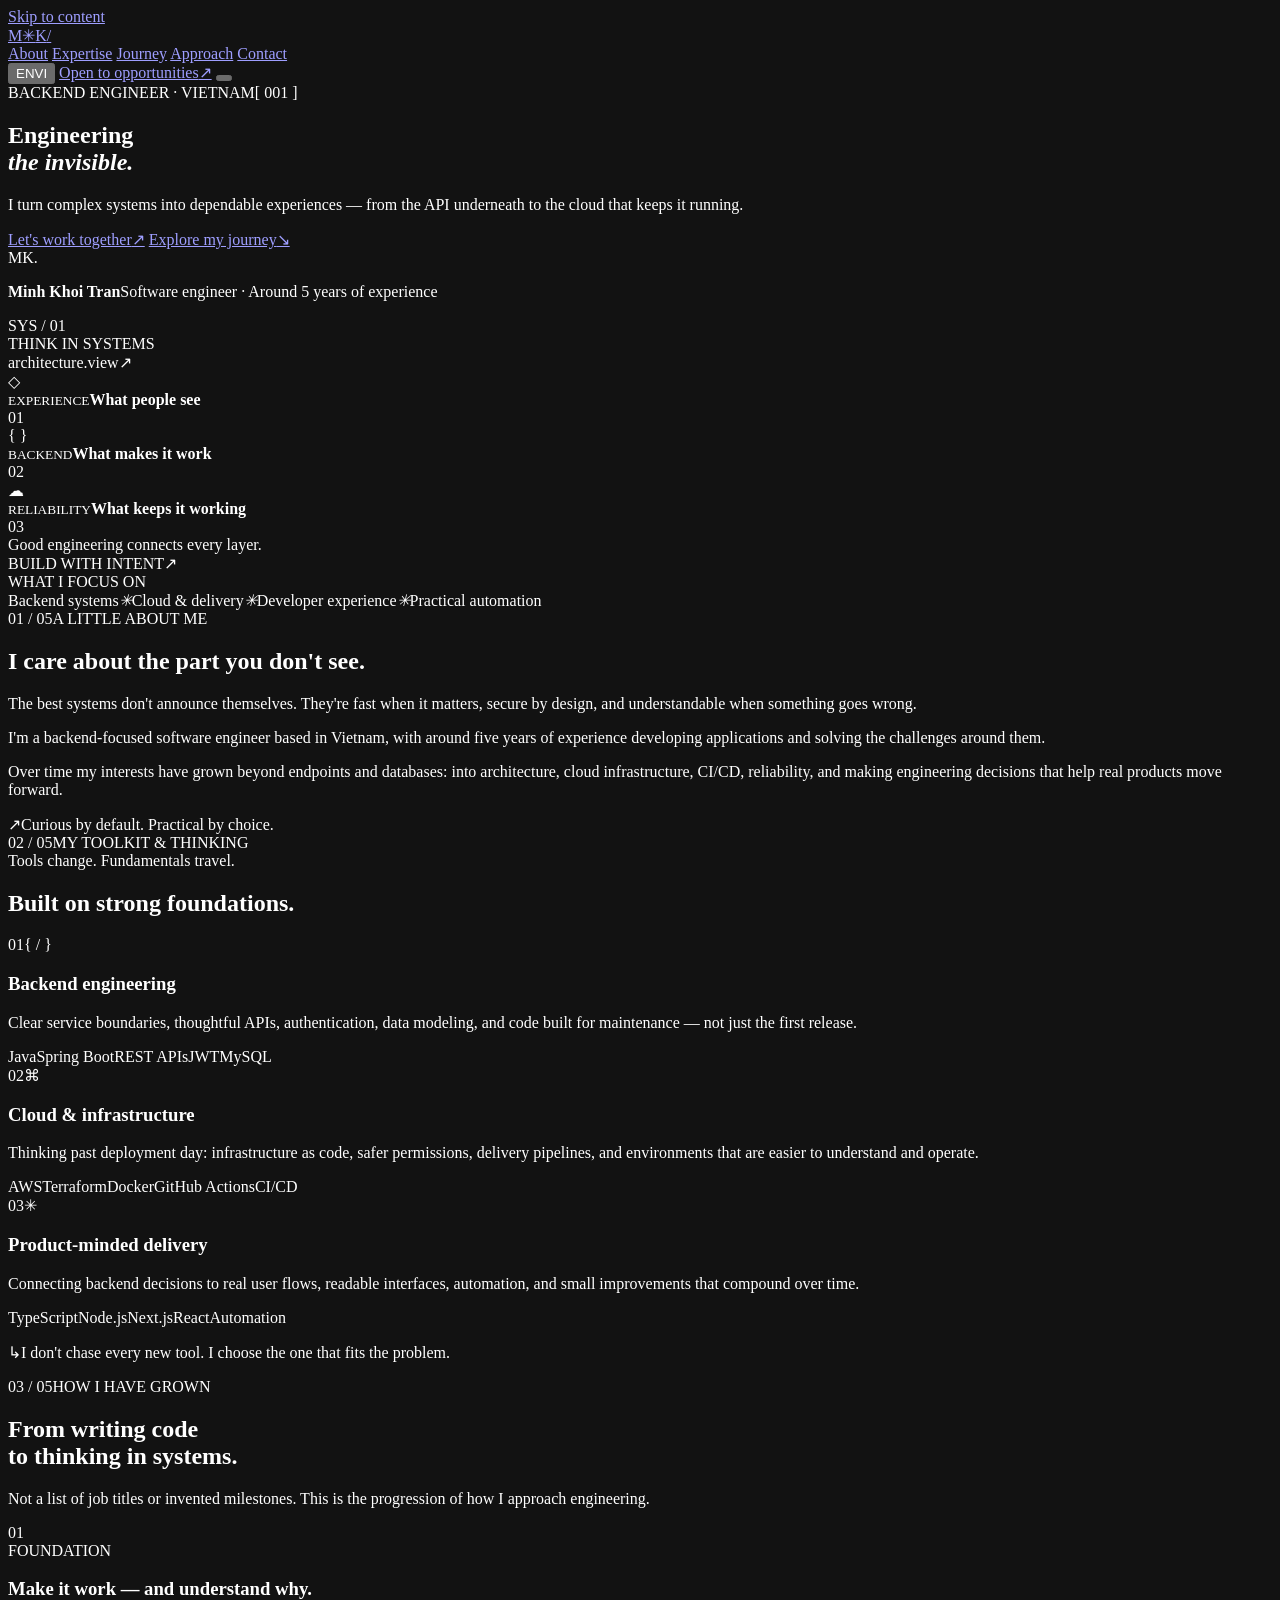
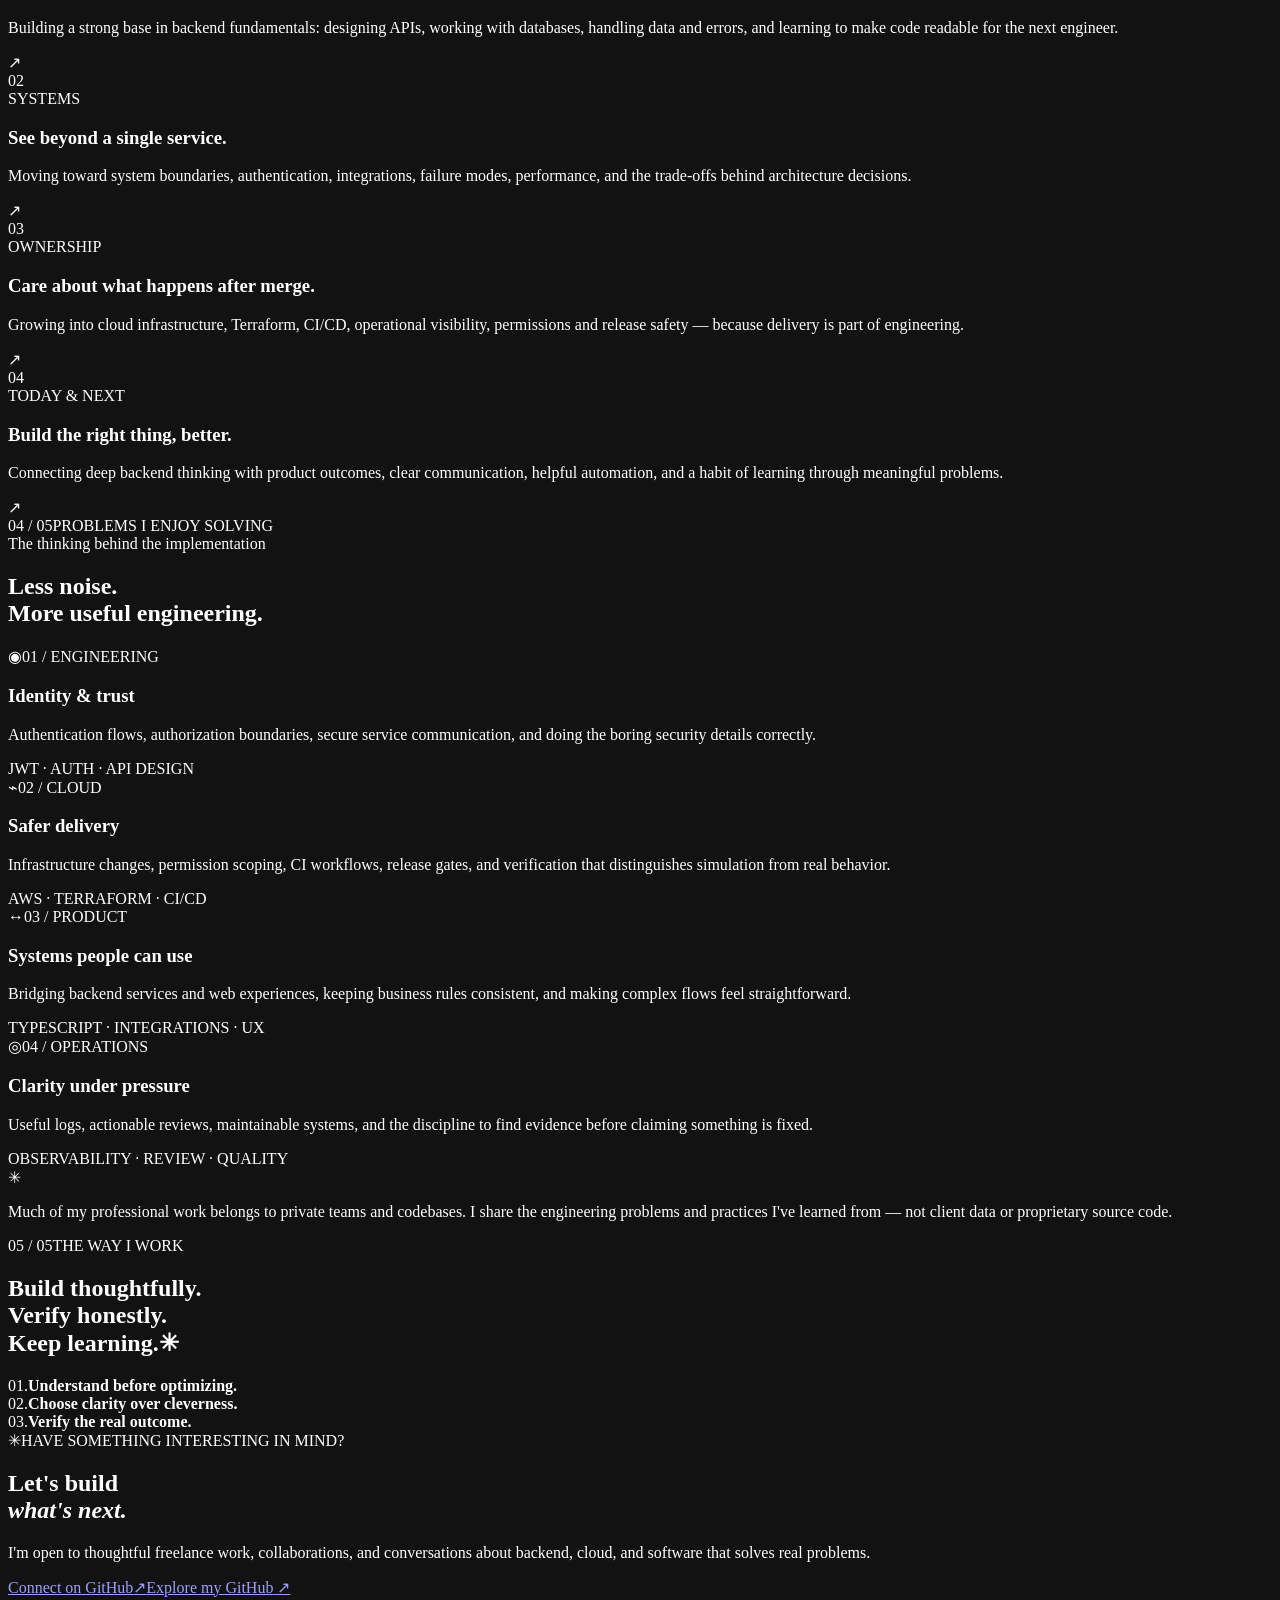
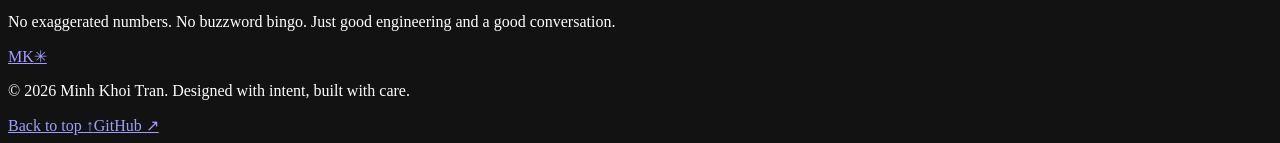
==== docs/index.html @ 3044d941 "feat(portfolio): add accessible bilingual engineering portfolio" ====
<!doctype html>
<html lang="en">
<head>
  <meta charset="utf-8">
  <meta name="viewport" content="width=device-width, initial-scale=1">
  <meta name="theme-color" content="#0b1220">
  <meta name="color-scheme" content="dark">
  <meta name="author" content="Minh Khoi Tran">
  <meta name="description" content="Minh Khoi Tran — backend and software engineer in Vietnam. Nearly five years building APIs, reliable systems, cloud infrastructure, and thoughtful digital products.">
  <meta property="og:type" content="website">
  <meta property="og:site_name" content="Minh Khoi · Software Engineer">
  <meta property="og:title" content="Minh Khoi — Engineering the invisible">
  <meta property="og:description" content="Backend engineering, systems thinking, cloud infrastructure and an ongoing journey of building software that lasts.">
  <meta property="og:url" content="https://trminhkhoi76-code.github.io/trminhkhoi76-code/">
  <meta property="og:image" content="https://trminhkhoi76-code.github.io/trminhkhoi76-code/assets/social-preview.svg">
  <meta name="twitter:card" content="summary_large_image">
  <meta name="twitter:title" content="Minh Khoi — Engineering the invisible">
  <meta name="twitter:description" content="Backend engineer. Systems thinker. Always building, always learning.">
  <link rel="canonical" href="https://trminhkhoi76-code.github.io/trminhkhoi76-code/">
  <link rel="icon" type="image/svg+xml" href="./assets/favicon.svg">
  <link rel="preconnect" href="https://fonts.googleapis.com">
  <link rel="preconnect" href="https://fonts.gstatic.com" crossorigin>
  <link href="https://fonts.googleapis.com/css2?family=DM+Sans:wght@400;500;600;700&family=Space+Grotesk:wght@400;500;600;700&display=swap" rel="stylesheet">
  <link rel="stylesheet" href="./styles.css">
  <script src="./app.js" defer></script>
  <title>Minh Khoi Tran — Backend & Software Engineer</title>
</head>
<body>
  <a class="skip-link" href="#main" data-i18n="skip">Skip to content</a>
  <div class="read-progress" id="read-progress" aria-hidden="true"></div>
  <div class="noise" aria-hidden="true"></div>

  <header class="site-header" id="header">
    <div class="shell header-inner">
      <a class="brand" href="#top" aria-label="Minh Khoi — Back to top"><span class="brand-symbol">M<span>✳</span>K</span><span class="brand-slash">/</span></a>
      <nav class="main-nav" id="main-nav" aria-label="Main navigation">
        <a href="#about" data-i18n="nav_about">About</a>
        <a href="#expertise" data-i18n="nav_expertise">Expertise</a>
        <a href="#journey" data-i18n="nav_journey">Journey</a>
        <a href="#approach" data-i18n="nav_approach">Approach</a>
        <a href="#contact" data-i18n="nav_contact">Contact</a>
      </nav>
      <div class="header-actions">
        <button class="language-toggle" id="language-toggle" type="button" aria-label="Switch language to Vietnamese" title="Switch language"><span class="lang-current">EN</span><span class="toggle-track" aria-hidden="true"><span></span></span><span class="lang-next">VI</span></button>
        <a class="header-contact" href="#contact"><span class="status-dot"></span><span data-i18n="nav_available">Open to opportunities</span><span aria-hidden="true">↗</span></a>
        <button class="menu-toggle" id="menu-toggle" type="button" aria-expanded="false" aria-controls="main-nav" aria-label="Open navigation"><span></span><span></span></button>
      </div>
    </div>
  </header>

  <main id="main">
    <section class="hero section" id="top" aria-labelledby="hero-title">
      <div class="shell hero-grid">
        <div class="hero-copy">
          <div class="eyebrow hero-eyebrow"><span class="eyebrow-rule"></span><span data-i18n="hero_eyebrow">BACKEND ENGINEER · VIETNAM</span><span class="eyebrow-index">[ 001 ]</span></div>
          <h1 id="hero-title"><span data-i18n="hero_line1">Engineering</span><br><em data-i18n="hero_line2">the invisible.</em></h1>
          <p class="hero-subtitle" data-i18n="hero_subtitle">I turn complex systems into dependable experiences — from the API underneath to the cloud that keeps it running.</p>
          <div class="hero-actions">
            <a class="button button-primary" href="#contact"><span data-i18n="hero_cta">Let's work together</span><span class="button-arrow" aria-hidden="true">↗</span></a>
            <a class="text-link" href="#journey"><span data-i18n="hero_secondary">Explore my journey</span><span aria-hidden="true">↘</span></a>
          </div>
          <div class="hero-note"><div class="avatar-mark" aria-hidden="true">MK.</div><p><strong data-i18n="hero_note_strong">Minh Khoi Tran</strong><span data-i18n="hero_note">Software engineer · Around 5 years of experience</span></p></div>
        </div>
        <div class="hero-visual" aria-label="Illustration: connected layers of a software system">
          <div class="visual-grid" aria-hidden="true"></div>
          <div class="visual-orbit orbit-a" aria-hidden="true"></div>
          <div class="visual-orbit orbit-b" aria-hidden="true"></div>
          <div class="floating-index" aria-hidden="true">SYS / 01<br><span>THINK IN SYSTEMS</span></div>
          <div class="system-card">
            <div class="system-card-top"><span class="traffic-lights"><i></i><i></i><i></i></span><span>architecture.view</span><span>↗</span></div>
            <div class="system-content">
              <div class="system-layer" data-layer="01"><span class="layer-icon layer-client" aria-hidden="true">◇</span><div><small data-i18n="visual_1_label">EXPERIENCE</small><strong data-i18n="visual_1">What people see</strong></div><span class="layer-state">01</span></div>
              <div class="connector" aria-hidden="true"><span></span></div>
              <div class="system-layer layer-highlight" data-layer="02"><span class="layer-icon layer-api" aria-hidden="true">{ }</span><div><small data-i18n="visual_2_label">BACKEND</small><strong data-i18n="visual_2">What makes it work</strong></div><span class="layer-state">02</span></div>
              <div class="connector" aria-hidden="true"><span></span></div>
              <div class="system-layer" data-layer="03"><span class="layer-icon layer-cloud" aria-hidden="true">☁</span><div><small data-i18n="visual_3_label">RELIABILITY</small><strong data-i18n="visual_3">What keeps it working</strong></div><span class="layer-state">03</span></div>
            </div>
            <div class="system-card-foot"><span class="live-pulse"></span><span data-i18n="visual_foot">Good engineering connects every layer.</span></div>
          </div>
          <div class="visual-corner" aria-hidden="true"><span>BUILD WITH INTENT</span><span class="visual-corner-arrow">↗</span></div>
        </div>
      </div>
      <div class="shell hero-bottom">
        <span class="caption-label" data-i18n="focus_label">WHAT I FOCUS ON</span>
        <div class="focus-list"><span data-i18n="focus_1">Backend systems</span><i aria-hidden="true">✳</i><span data-i18n="focus_2">Cloud & delivery</span><i aria-hidden="true">✳</i><span data-i18n="focus_3">Developer experience</span><i aria-hidden="true">✳</i><span data-i18n="focus_4">Practical automation</span></div>
      </div>
    </section>

    <section class="section section-about" id="about" aria-labelledby="about-title">
      <div class="shell section-grid">
        <div class="section-side reveal"><span class="section-number">01 / 05</span><span class="section-tag" data-i18n="about_tag">A LITTLE ABOUT ME</span></div>
        <div class="section-main">
          <h2 class="section-headline reveal" id="about-title"><span data-i18n="about_h1">I care about the part</span> <span class="accent-text" data-i18n="about_h2">you don't see.</span></h2>
          <div class="about-columns">
            <p class="lead reveal" data-i18n="about_lead">The best systems don't announce themselves. They're fast when it matters, secure by design, and understandable when something goes wrong.</p>
            <div class="about-detail reveal">
              <p data-i18n="about_p1">I'm a backend-focused software engineer based in Vietnam, with around five years of experience developing applications and solving the challenges around them.</p>
              <p data-i18n="about_p2">Over time my interests have grown beyond endpoints and databases: into architecture, cloud infrastructure, CI/CD, reliability, and making engineering decisions that help real products move forward.</p>
              <div class="about-signature"><span class="signature-mark" aria-hidden="true">↗</span><span data-i18n="about_signature">Curious by default. Practical by choice.</span></div>
            </div>
          </div>
        </div>
      </div>
    </section>

    <section class="section section-expertise" id="expertise" aria-labelledby="expertise-title">
      <div class="shell">
        <div class="section-top reveal"><div><span class="section-number">02 / 05</span><span class="section-tag" data-i18n="expertise_tag">MY TOOLKIT & THINKING</span></div><span class="section-top-right" data-i18n="expertise_top">Tools change. Fundamentals travel.</span></div>
        <h2 class="section-headline expertise-title reveal" id="expertise-title"><span data-i18n="expertise_h1">Built on</span> <span class="accent-text" data-i18n="expertise_h2">strong foundations.</span></h2>
        <div class="expertise-grid">
          <article class="expertise-card reveal">
            <div class="card-top"><span class="card-index">01</span><span class="card-glyph" aria-hidden="true">{ / }</span></div>
            <div><h3 data-i18n="exp1_title">Backend engineering</h3><p data-i18n="exp1_body">Clear service boundaries, thoughtful APIs, authentication, data modeling, and code built for maintenance — not just the first release.</p></div>
            <div class="tech-list"><span>Java</span><span>Spring Boot</span><span>REST APIs</span><span>JWT</span><span>MySQL</span></div>
          </article>
          <article class="expertise-card reveal">
            <div class="card-top"><span class="card-index">02</span><span class="card-glyph" aria-hidden="true">⌘</span></div>
            <div><h3 data-i18n="exp2_title">Cloud & infrastructure</h3><p data-i18n="exp2_body">Thinking past deployment day: infrastructure as code, safer permissions, delivery pipelines, and environments that are easier to understand and operate.</p></div>
            <div class="tech-list"><span>AWS</span><span>Terraform</span><span>Docker</span><span>GitHub Actions</span><span>CI/CD</span></div>
          </article>
          <article class="expertise-card reveal">
            <div class="card-top"><span class="card-index">03</span><span class="card-glyph" aria-hidden="true">✳</span></div>
            <div><h3 data-i18n="exp3_title">Product-minded delivery</h3><p data-i18n="exp3_body">Connecting backend decisions to real user flows, readable interfaces, automation, and small improvements that compound over time.</p></div>
            <div class="tech-list"><span>TypeScript</span><span>Node.js</span><span>Next.js</span><span>React</span><span>Automation</span></div>
          </article>
        </div>
        <p class="expertise-footnote reveal"><span aria-hidden="true">↳</span><span data-i18n="expertise_note">I don't chase every new tool. I choose the one that fits the problem.</span></p>
      </div>
    </section>

    <section class="section section-journey" id="journey" aria-labelledby="journey-title">
      <div class="shell section-grid">
        <div class="section-side reveal"><span class="section-number">03 / 05</span><span class="section-tag" data-i18n="journey_tag">HOW I HAVE GROWN</span></div>
        <div class="section-main">
          <h2 class="section-headline reveal" id="journey-title"><span data-i18n="journey_h1">From writing code</span><br><span class="accent-text" data-i18n="journey_h2">to thinking in systems.</span></h2>
          <p class="section-intro reveal" data-i18n="journey_intro">Not a list of job titles or invented milestones. This is the progression of how I approach engineering.</p>
          <div class="journey-list">
            <article class="journey-item reveal"><div class="journey-index">01<span class="journey-line"></span></div><div><div class="journey-meta" data-i18n="journey_phase1">FOUNDATION</div><h3 data-i18n="journey_1_title">Make it work — and understand why.</h3><p data-i18n="journey_1_body">Building a strong base in backend fundamentals: designing APIs, working with databases, handling data and errors, and learning to make code readable for the next engineer.</p></div><span class="journey-icon" aria-hidden="true">↗</span></article>
            <article class="journey-item reveal"><div class="journey-index">02<span class="journey-line"></span></div><div><div class="journey-meta" data-i18n="journey_phase2">SYSTEMS</div><h3 data-i18n="journey_2_title">See beyond a single service.</h3><p data-i18n="journey_2_body">Moving toward system boundaries, authentication, integrations, failure modes, performance, and the trade-offs behind architecture decisions.</p></div><span class="journey-icon" aria-hidden="true">↗</span></article>
            <article class="journey-item reveal"><div class="journey-index">03<span class="journey-line"></span></div><div><div class="journey-meta" data-i18n="journey_phase3">OWNERSHIP</div><h3 data-i18n="journey_3_title">Care about what happens after merge.</h3><p data-i18n="journey_3_body">Growing into cloud infrastructure, Terraform, CI/CD, operational visibility, permissions and release safety — because delivery is part of engineering.</p></div><span class="journey-icon" aria-hidden="true">↗</span></article>
            <article class="journey-item reveal"><div class="journey-index">04<span class="journey-line"></span></div><div><div class="journey-meta" data-i18n="journey_phase4">TODAY & NEXT</div><h3 data-i18n="journey_4_title">Build the right thing, better.</h3><p data-i18n="journey_4_body">Connecting deep backend thinking with product outcomes, clear communication, helpful automation, and a habit of learning through meaningful problems.</p></div><span class="journey-icon" aria-hidden="true">↗</span></article>
          </div>
        </div>
      </div>
    </section>

    <section class="section section-work" id="work" aria-labelledby="work-title">
      <div class="shell">
        <div class="section-top reveal"><div><span class="section-number">04 / 05</span><span class="section-tag" data-i18n="work_tag">PROBLEMS I ENJOY SOLVING</span></div><span class="section-top-right" data-i18n="work_top">The thinking behind the implementation</span></div>
        <h2 class="section-headline reveal" id="work-title"><span data-i18n="work_h1">Less noise.</span><br><span class="accent-text" data-i18n="work_h2">More useful engineering.</span></h2>
        <div class="work-grid">
          <article class="work-card reveal"><span class="work-shape" aria-hidden="true">◉</span><span class="work-label">01 / ENGINEERING</span><h3 data-i18n="work1_title">Identity & trust</h3><p data-i18n="work1_body">Authentication flows, authorization boundaries, secure service communication, and doing the boring security details correctly.</p><div class="work-keywords">JWT <span>·</span> AUTH <span>·</span> API DESIGN</div></article>
          <article class="work-card reveal"><span class="work-shape" aria-hidden="true">⌁</span><span class="work-label">02 / CLOUD</span><h3 data-i18n="work2_title">Safer delivery</h3><p data-i18n="work2_body">Infrastructure changes, permission scoping, CI workflows, release gates, and verification that distinguishes simulation from real behavior.</p><div class="work-keywords">AWS <span>·</span> TERRAFORM <span>·</span> CI/CD</div></article>
          <article class="work-card reveal"><span class="work-shape" aria-hidden="true">↔</span><span class="work-label">03 / PRODUCT</span><h3 data-i18n="work3_title">Systems people can use</h3><p data-i18n="work3_body">Bridging backend services and web experiences, keeping business rules consistent, and making complex flows feel straightforward.</p><div class="work-keywords">TYPESCRIPT <span>·</span> INTEGRATIONS <span>·</span> UX</div></article>
          <article class="work-card reveal"><span class="work-shape" aria-hidden="true">◎</span><span class="work-label">04 / OPERATIONS</span><h3 data-i18n="work4_title">Clarity under pressure</h3><p data-i18n="work4_body">Useful logs, actionable reviews, maintainable systems, and the discipline to find evidence before claiming something is fixed.</p><div class="work-keywords">OBSERVABILITY <span>·</span> REVIEW <span>·</span> QUALITY</div></article>
        </div>
        <div class="private-note reveal"><span class="private-note-icon" aria-hidden="true">✳</span><p data-i18n="work_privacy">Much of my professional work belongs to private teams and codebases. I share the engineering problems and practices I've learned from — not client data or proprietary source code.</p></div>
      </div>
    </section>

    <section class="section section-approach" id="approach" aria-labelledby="approach-title">
      <div class="shell section-grid">
        <div class="section-side reveal"><span class="section-number">05 / 05</span><span class="section-tag" data-i18n="approach_tag">THE WAY I WORK</span></div>
        <div class="section-main">
          <h2 class="approach-quote reveal" id="approach-title"><span data-i18n="approach_quote_1">Build thoughtfully.</span><br><span class="outline-text" data-i18n="approach_quote_2">Verify honestly.</span><br><span data-i18n="approach_quote_3">Keep learning.</span><span class="quote-star" aria-hidden="true">✳</span></h2>
          <div class="principles reveal">
            <div><span>01.</span><strong data-i18n="principle_1">Understand before optimizing.</strong></div>
            <div><span>02.</span><strong data-i18n="principle_2">Choose clarity over cleverness.</strong></div>
            <div><span>03.</span><strong data-i18n="principle_3">Verify the real outcome.</strong></div>
          </div>
        </div>
      </div>
    </section>

    <section class="section section-contact" id="contact" aria-labelledby="contact-title">
      <div class="shell contact-shell">
        <div class="contact-top reveal"><span class="contact-spark" aria-hidden="true">✳</span><span data-i18n="contact_eyebrow">HAVE SOMETHING INTERESTING IN MIND?</span></div>
        <h2 class="contact-title reveal" id="contact-title"><span data-i18n="contact_h1">Let's build</span><br><em data-i18n="contact_h2">what's next.</em></h2>
        <p class="contact-copy reveal" data-i18n="contact_body">I'm open to thoughtful freelance work, collaborations, and conversations about backend, cloud, and software that solves real problems.</p>
        <div class="contact-actions reveal"><a class="button button-light" href="https://github.com/trminhkhoi76-code" target="_blank" rel="noopener noreferrer"><span data-i18n="contact_cta">Connect on GitHub</span><span aria-hidden="true">↗</span></a><a class="contact-subtle" href="https://github.com/trminhkhoi76-code?tab=repositories" target="_blank" rel="noopener noreferrer"><span data-i18n="contact_secondary">Explore my GitHub</span> ↗</a></div>
        <p class="contact-note" data-i18n="contact_note">No exaggerated numbers. No buzzword bingo. Just good engineering and a good conversation.</p>
      </div>
    </section>
  </main>

  <footer class="site-footer">
    <div class="shell footer-inner">
      <a href="#top" class="footer-logo" aria-label="Back to top">MK<span>✳</span></a>
      <p><span>© <span id="year">2026</span> Minh Khoi Tran.</span> <span data-i18n="footer_note">Designed with intent, built with care.</span></p>
      <div class="footer-links"><a href="#top" data-i18n="footer_top">Back to top ↑</a><a href="https://github.com/trminhkhoi76-code" target="_blank" rel="noopener noreferrer">GitHub ↗</a></div>
    </div>
  </footer>
</body>
</html>
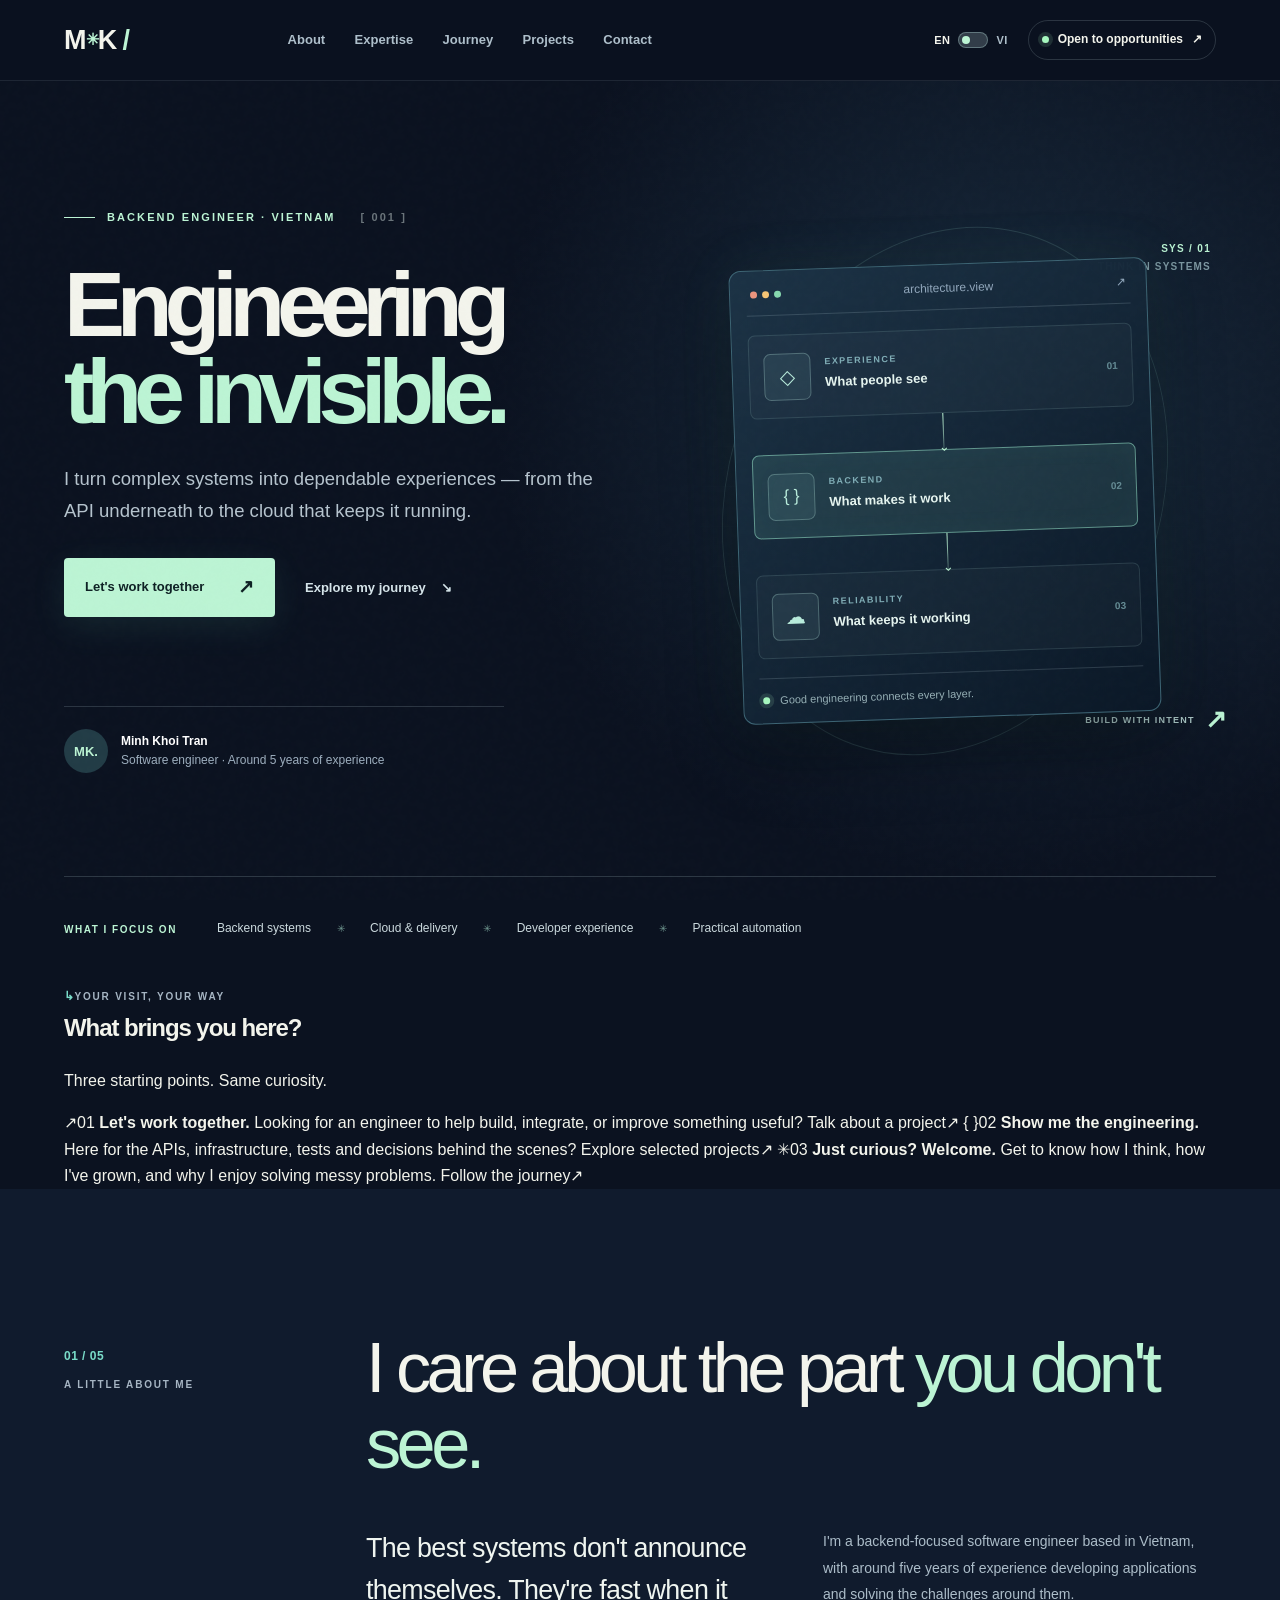
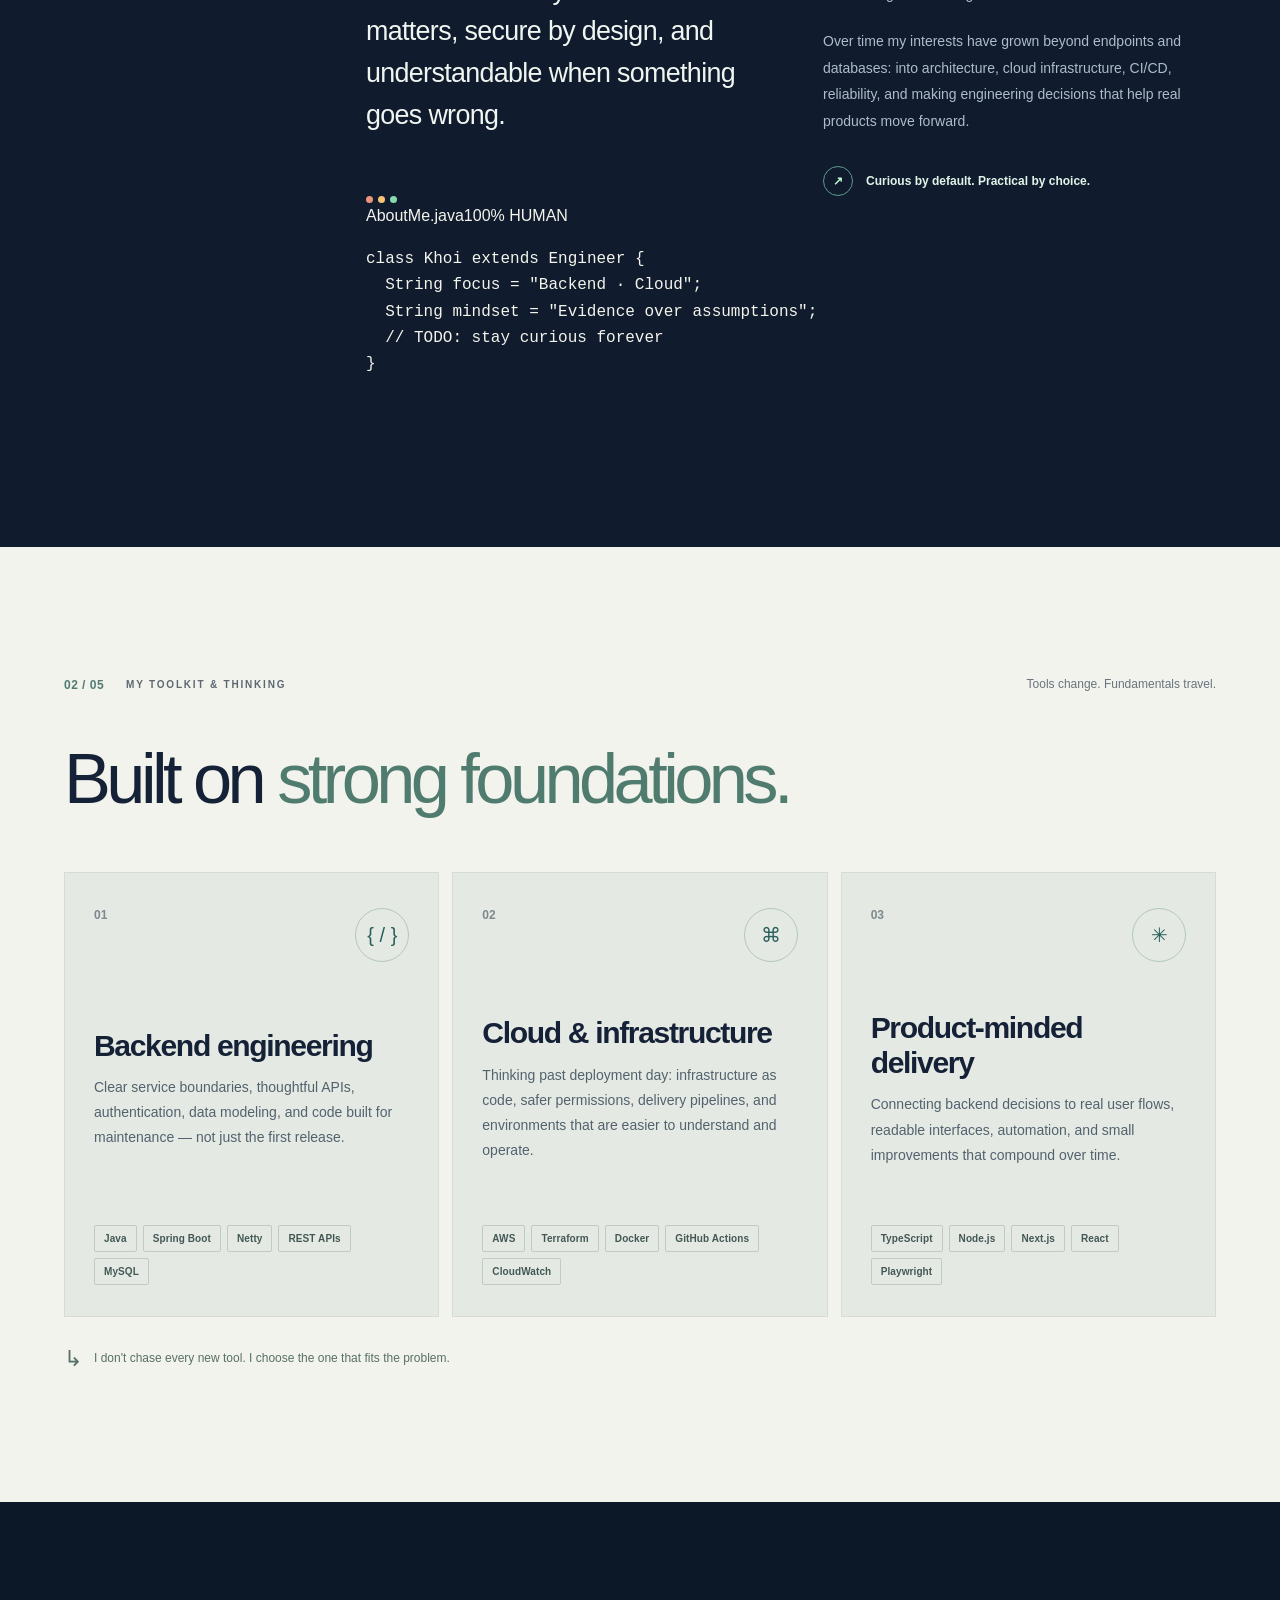
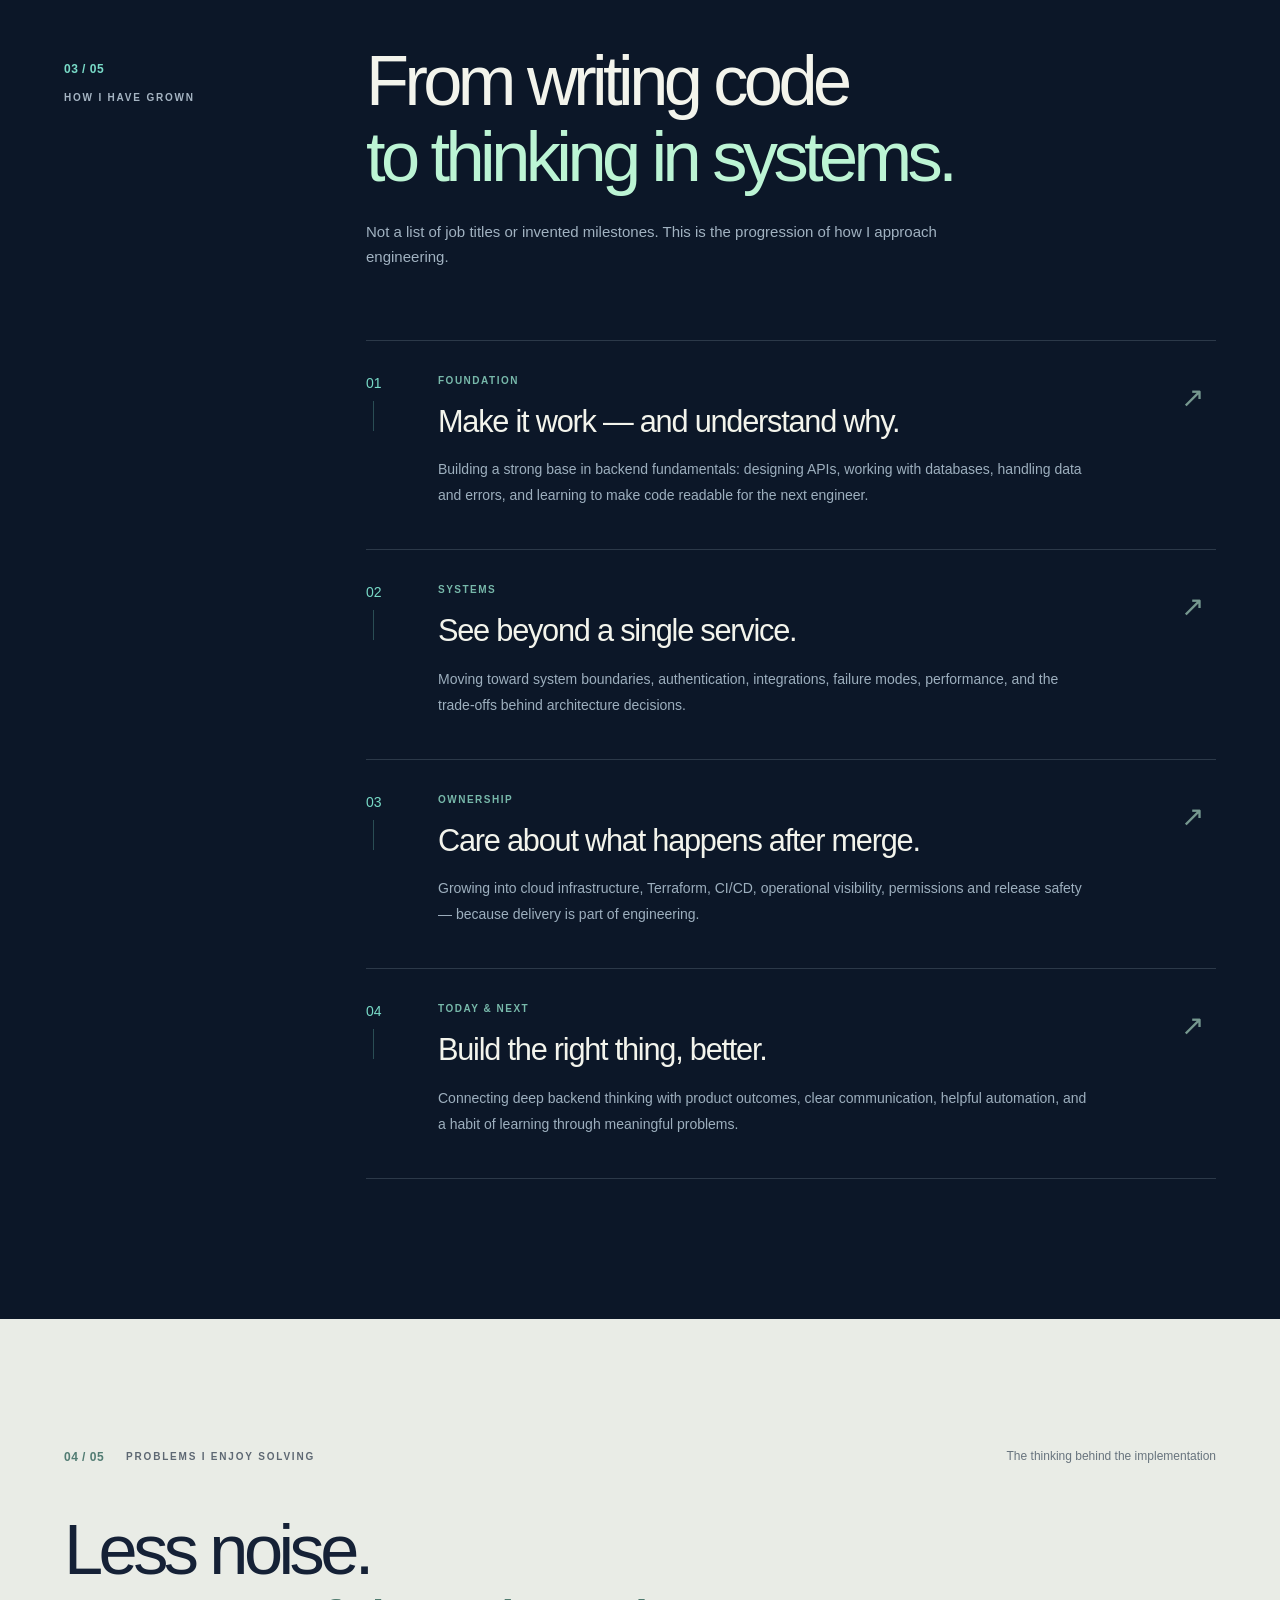
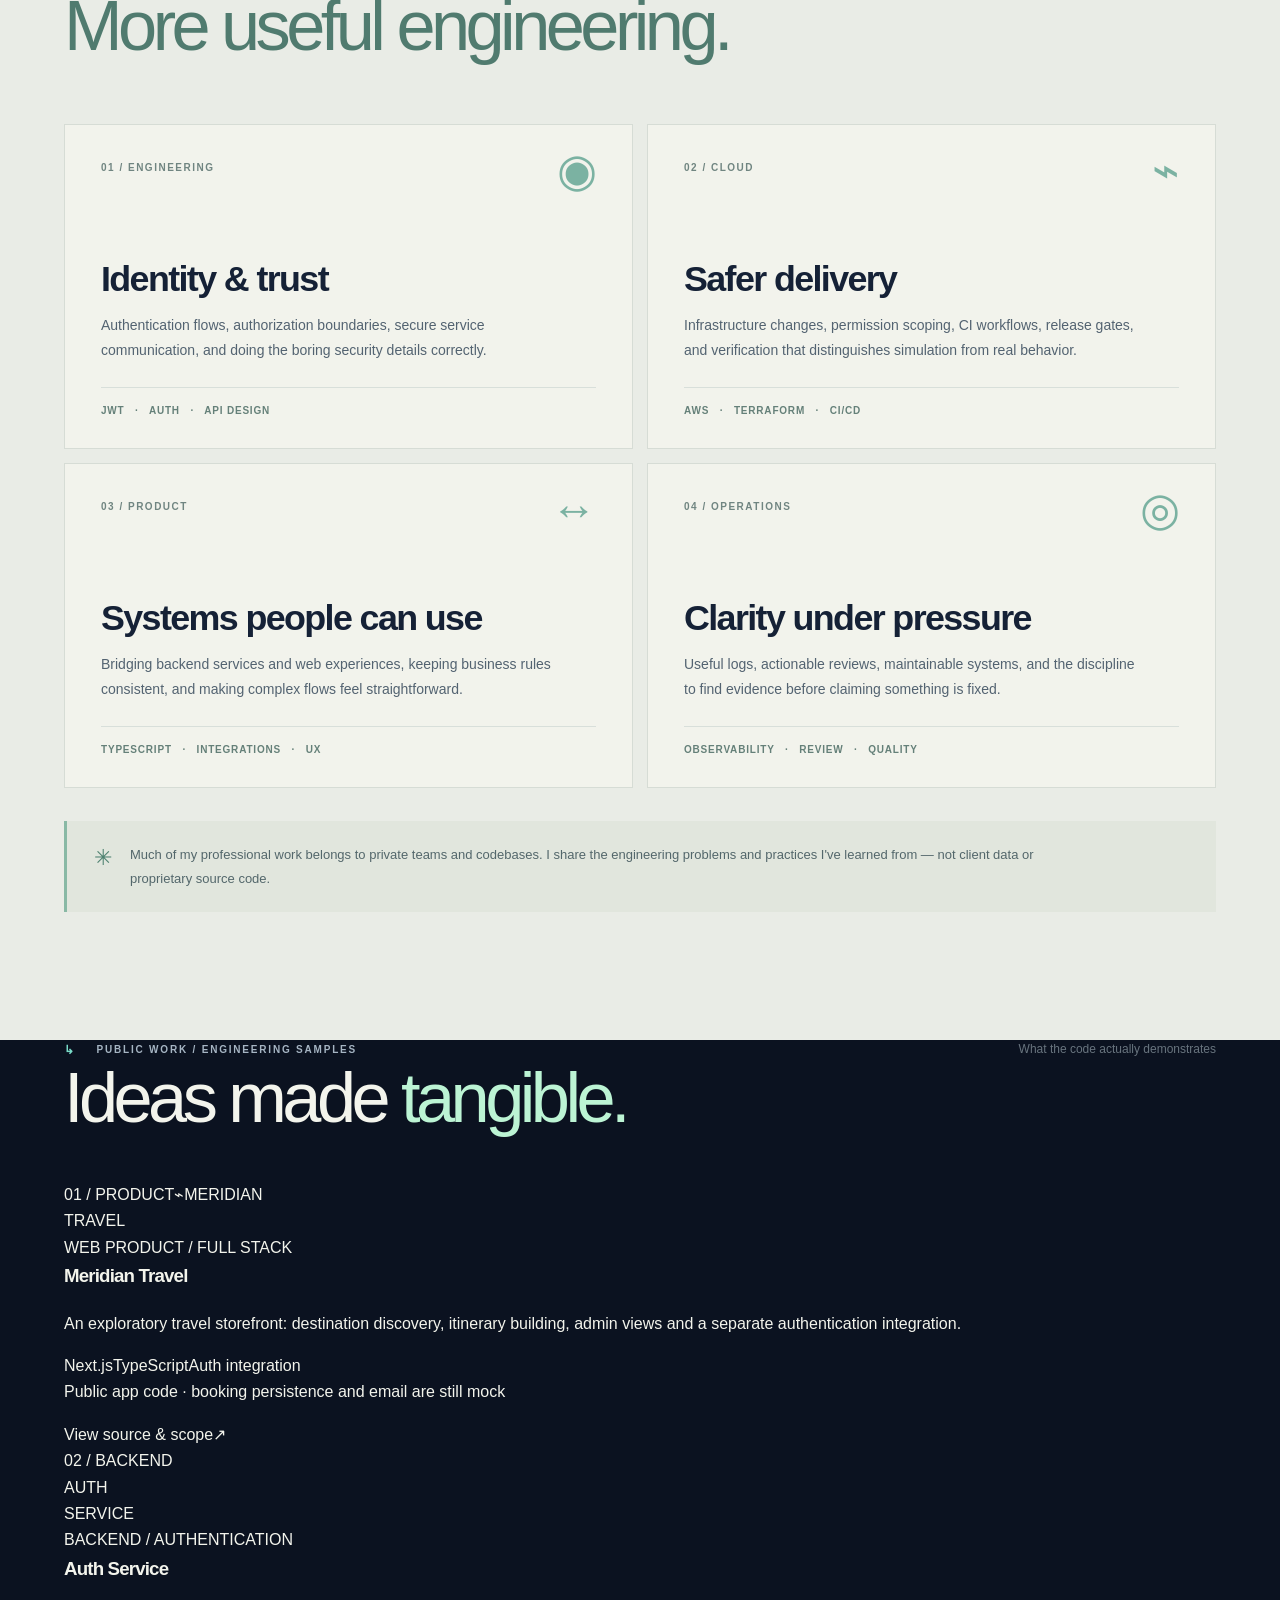
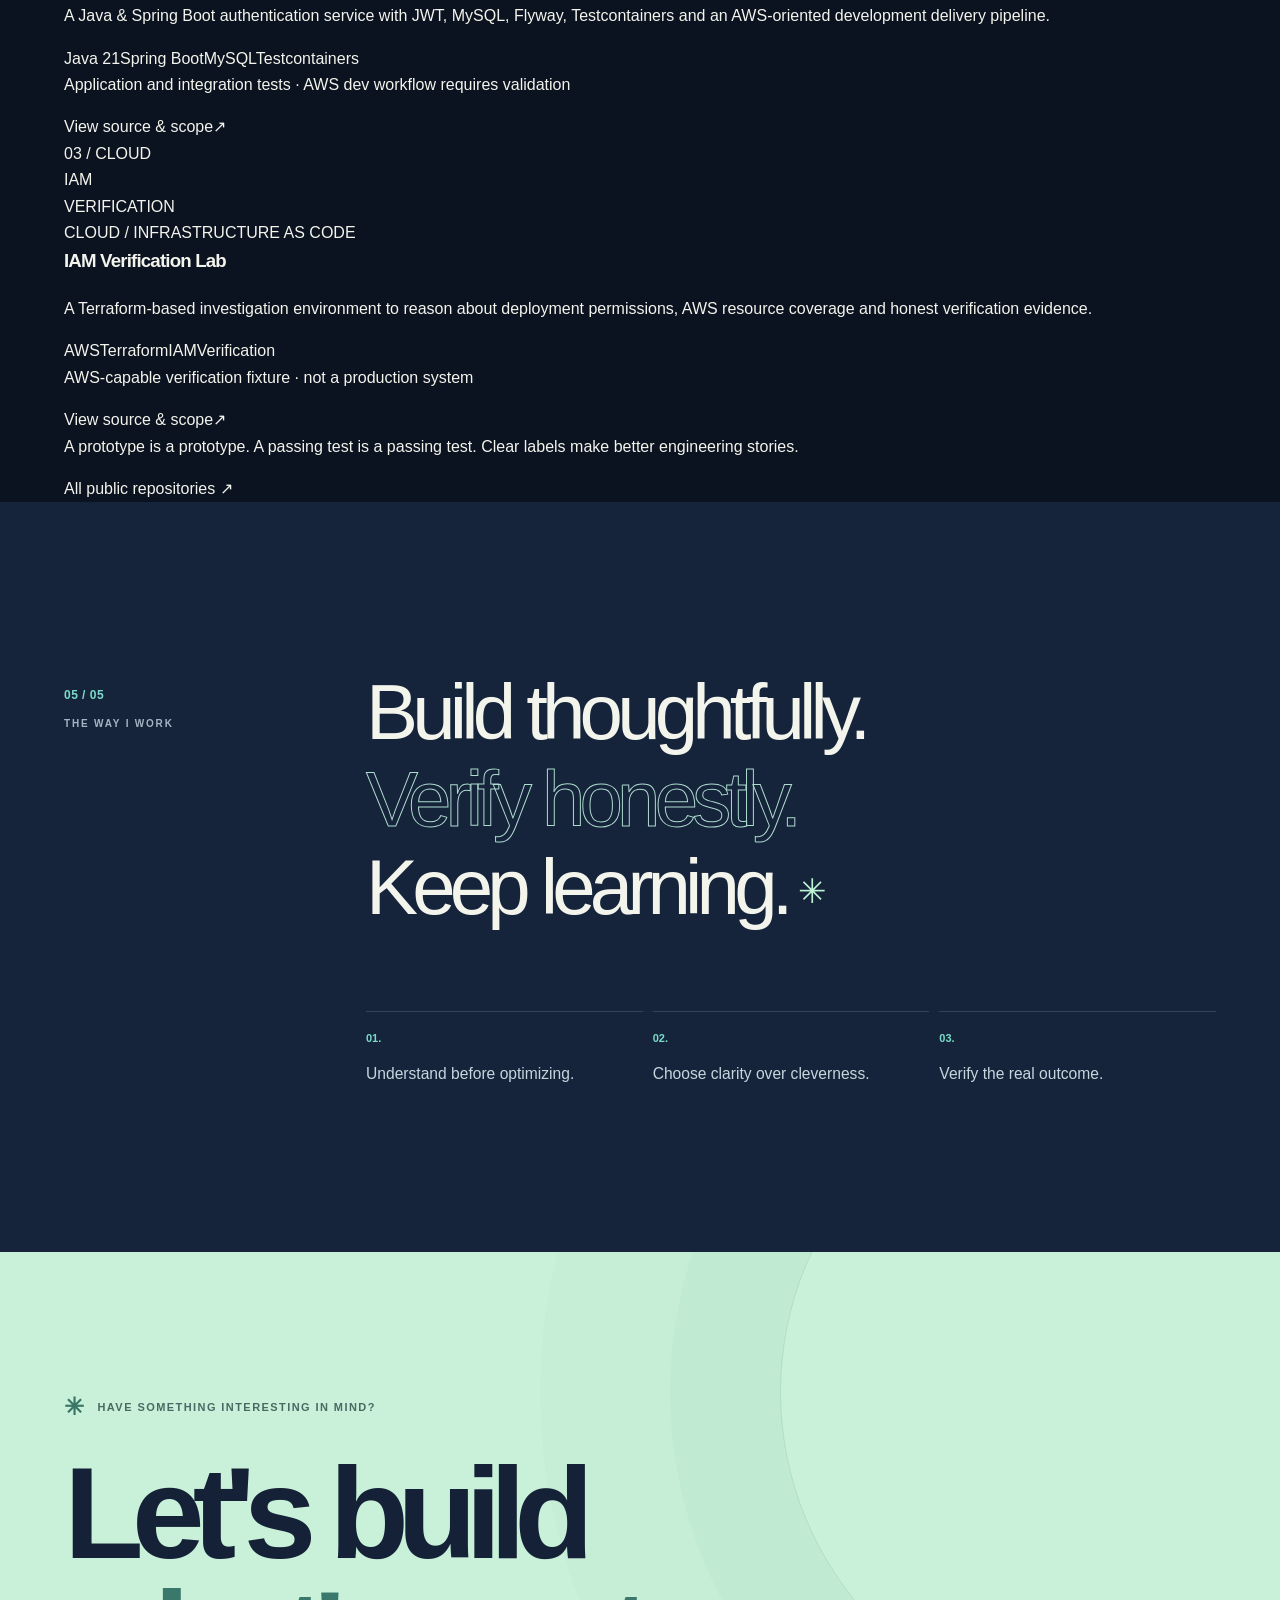
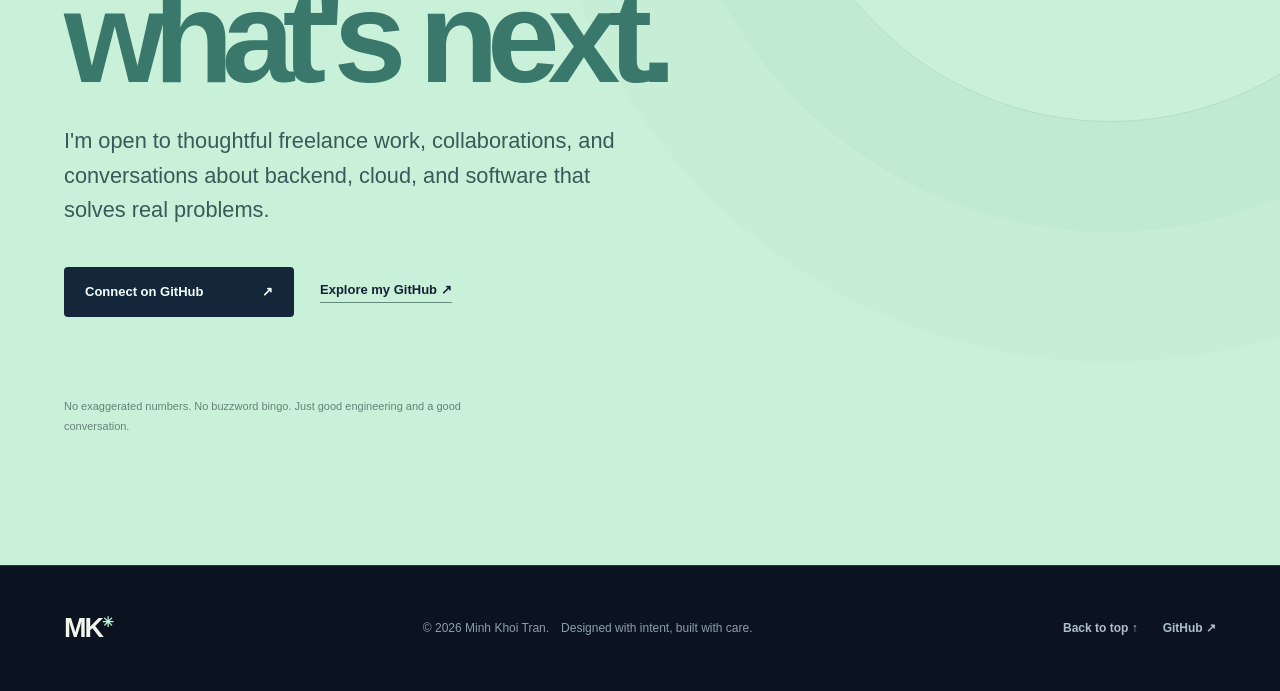
==== commit 1a9967d1: "feat(portfolio): add audience paths, Java introduction and truthful project cases" ====
--- a/docs/index.html
+++ b/docs/index.html
@@ -37,7 +37,7 @@
         <a href="#about" data-i18n="nav_about">About</a>
         <a href="#expertise" data-i18n="nav_expertise">Expertise</a>
         <a href="#journey" data-i18n="nav_journey">Journey</a>
-        <a href="#approach" data-i18n="nav_approach">Approach</a>
+        <a href="#projects" data-i18n="nav_projects">Projects</a>
         <a href="#contact" data-i18n="nav_contact">Contact</a>
       </nav>
       <div class="header-actions">
@@ -86,6 +86,37 @@
       </div>
     </section>
 
+
+    <section class="section section-paths" id="paths" aria-labelledby="paths-title">
+      <div class="shell">
+        <div class="paths-heading reveal">
+          <div><span class="section-number">↳</span><span class="section-tag" data-i18n="paths_tag">YOUR VISIT, YOUR WAY</span></div>
+          <h2 id="paths-title" data-i18n="paths_title">What brings you here?</h2>
+          <p data-i18n="paths_intro">Three starting points. Same curiosity.</p>
+        </div>
+        <div class="paths-grid">
+          <a class="path-card reveal" href="#contact">
+            <span class="path-top"><span class="path-icon" aria-hidden="true">↗</span><span class="path-number">01</span></span>
+            <strong data-i18n="path1_title">Let's work together.</strong>
+            <span class="path-description" data-i18n="path1_desc">Looking for an engineer to help build, integrate, or improve something useful?</span>
+            <span class="path-link"><span data-i18n="path1_link">Talk about a project</span><span aria-hidden="true">↗</span></span>
+          </a>
+          <a class="path-card reveal" href="#projects">
+            <span class="path-top"><span class="path-icon" aria-hidden="true">{ }</span><span class="path-number">02</span></span>
+            <strong data-i18n="path2_title">Show me the engineering.</strong>
+            <span class="path-description" data-i18n="path2_desc">Here for the APIs, infrastructure, tests and decisions behind the scenes?</span>
+            <span class="path-link"><span data-i18n="path2_link">Explore selected projects</span><span aria-hidden="true">↗</span></span>
+          </a>
+          <a class="path-card reveal" href="#journey">
+            <span class="path-top"><span class="path-icon" aria-hidden="true">✳</span><span class="path-number">03</span></span>
+            <strong data-i18n="path3_title">Just curious? Welcome.</strong>
+            <span class="path-description" data-i18n="path3_desc">Get to know how I think, how I've grown, and why I enjoy solving messy problems.</span>
+            <span class="path-link"><span data-i18n="path3_link">Follow the journey</span><span aria-hidden="true">↗</span></span>
+          </a>
+        </div>
+      </div>
+    </section>
+
     <section class="section section-about" id="about" aria-labelledby="about-title">
       <div class="shell section-grid">
         <div class="section-side reveal"><span class="section-number">01 / 05</span><span class="section-tag" data-i18n="about_tag">A LITTLE ABOUT ME</span></div>
@@ -99,6 +130,15 @@
               <div class="about-signature"><span class="signature-mark" aria-hidden="true">↗</span><span data-i18n="about_signature">Curious by default. Practical by choice.</span></div>
             </div>
           </div>
+
+          <div class="about-code reveal" aria-label="A short Java-inspired introduction">
+            <div class="about-code-header"><span class="traffic-lights" aria-hidden="true"><i></i><i></i><i></i></span><span>AboutMe.java</span><span class="code-label">100% HUMAN</span></div>
+            <pre><code><span class="syntax-key">class</span> <span class="syntax-type">Khoi</span> <span class="syntax-key">extends</span> <span class="syntax-type">Engineer</span> {
+  <span class="syntax-key">String</span> focus = <span class="syntax-string">"Backend · Cloud"</span>;
+  <span class="syntax-key">String</span> mindset = <span class="syntax-string">"Evidence over assumptions"</span>;
+  <span class="syntax-comment">// TODO: stay curious forever</span>
+}</code></pre>
+          </div>
         </div>
       </div>
     </section>
@@ -111,17 +151,17 @@
           <article class="expertise-card reveal">
             <div class="card-top"><span class="card-index">01</span><span class="card-glyph" aria-hidden="true">{ / }</span></div>
             <div><h3 data-i18n="exp1_title">Backend engineering</h3><p data-i18n="exp1_body">Clear service boundaries, thoughtful APIs, authentication, data modeling, and code built for maintenance — not just the first release.</p></div>
-            <div class="tech-list"><span>Java</span><span>Spring Boot</span><span>REST APIs</span><span>JWT</span><span>MySQL</span></div>
+            <div class="tech-list"><span>Java</span><span>Spring Boot</span><span>Netty</span><span>REST APIs</span><span>MySQL</span></div>
           </article>
           <article class="expertise-card reveal">
             <div class="card-top"><span class="card-index">02</span><span class="card-glyph" aria-hidden="true">⌘</span></div>
             <div><h3 data-i18n="exp2_title">Cloud & infrastructure</h3><p data-i18n="exp2_body">Thinking past deployment day: infrastructure as code, safer permissions, delivery pipelines, and environments that are easier to understand and operate.</p></div>
-            <div class="tech-list"><span>AWS</span><span>Terraform</span><span>Docker</span><span>GitHub Actions</span><span>CI/CD</span></div>
+            <div class="tech-list"><span>AWS</span><span>Terraform</span><span>Docker</span><span>GitHub Actions</span><span>CloudWatch</span></div>
           </article>
           <article class="expertise-card reveal">
             <div class="card-top"><span class="card-index">03</span><span class="card-glyph" aria-hidden="true">✳</span></div>
             <div><h3 data-i18n="exp3_title">Product-minded delivery</h3><p data-i18n="exp3_body">Connecting backend decisions to real user flows, readable interfaces, automation, and small improvements that compound over time.</p></div>
-            <div class="tech-list"><span>TypeScript</span><span>Node.js</span><span>Next.js</span><span>React</span><span>Automation</span></div>
+            <div class="tech-list"><span>TypeScript</span><span>Node.js</span><span>Next.js</span><span>React</span><span>Playwright</span></div>
           </article>
         </div>
         <p class="expertise-footnote reveal"><span aria-hidden="true">↳</span><span data-i18n="expertise_note">I don't chase every new tool. I choose the one that fits the problem.</span></p>
@@ -158,6 +198,29 @@
       </div>
     </section>
 
+
+    <section class="section section-projects" id="projects" aria-labelledby="projects-title">
+      <div class="shell">
+        <div class="section-top reveal"><div><span class="section-number">↳</span><span class="section-tag" data-i18n="projects_tag">PUBLIC WORK / ENGINEERING SAMPLES</span></div><span class="section-top-right" data-i18n="projects_top">What the code actually demonstrates</span></div>
+        <h2 class="section-headline reveal" id="projects-title"><span data-i18n="projects_h1">Ideas made</span> <span class="accent-text" data-i18n="projects_h2">tangible.</span></h2>
+        <div class="projects-list">
+          <article class="project-row reveal">
+            <div class="project-art art-travel" aria-hidden="true"><div class="art-travel-arc"></div><span class="art-small">01 / PRODUCT</span><span class="art-travel-icon">⌁</span><span class="art-bottom">MERIDIAN<br>TRAVEL</span></div>
+            <div class="project-info"><span class="project-category" data-i18n="project1_category">WEB PRODUCT / FULL STACK</span><h3>Meridian Travel</h3><p data-i18n="project1_body">An exploratory travel storefront: destination discovery, itinerary building, admin views and a separate authentication integration.</p><div class="project-chips"><span>Next.js</span><span>TypeScript</span><span>Auth integration</span></div><p class="project-status"><span class="status-indicator status-demo"></span><span data-i18n="project1_status">Public app code · booking persistence and email are still mock</span></p><a class="project-link" href="https://github.com/trminhkhoi76-code/meridian-travel-atlas" target="_blank" rel="noopener noreferrer"><span data-i18n="project_source">View source & scope</span><span aria-hidden="true">↗</span></a></div>
+          </article>
+          <article class="project-row reveal">
+            <div class="project-art art-auth" aria-hidden="true"><span class="art-small">02 / BACKEND</span><div class="auth-symbol"><span></span><span></span><span></span></div><span class="art-bottom">AUTH<br>SERVICE</span></div>
+            <div class="project-info"><span class="project-category" data-i18n="project2_category">BACKEND / AUTHENTICATION</span><h3>Auth Service</h3><p data-i18n="project2_body">A Java & Spring Boot authentication service with JWT, MySQL, Flyway, Testcontainers and an AWS-oriented development delivery pipeline.</p><div class="project-chips"><span>Java 21</span><span>Spring Boot</span><span>MySQL</span><span>Testcontainers</span></div><p class="project-status"><span class="status-indicator status-app"></span><span data-i18n="project2_status">Application and integration tests · AWS dev workflow requires validation</span></p><a class="project-link" href="https://github.com/trminhkhoi76-code/auth-service" target="_blank" rel="noopener noreferrer"><span data-i18n="project_source">View source & scope</span><span aria-hidden="true">↗</span></a></div>
+          </article>
+          <article class="project-row reveal">
+            <div class="project-art art-iac" aria-hidden="true"><span class="art-small">03 / CLOUD</span><div class="iac-lines"><i></i><i></i><i></i><i></i></div><span class="art-bottom">IAM<br>VERIFICATION</span></div>
+            <div class="project-info"><span class="project-category" data-i18n="project3_category">CLOUD / INFRASTRUCTURE AS CODE</span><h3>IAM Verification Lab</h3><p data-i18n="project3_body">A Terraform-based investigation environment to reason about deployment permissions, AWS resource coverage and honest verification evidence.</p><div class="project-chips"><span>AWS</span><span>Terraform</span><span>IAM</span><span>Verification</span></div><p class="project-status"><span class="status-indicator status-demo"></span><span data-i18n="project3_status">AWS-capable verification fixture · not a production system</span></p><a class="project-link" href="https://github.com/trminhkhoi76-code/verify-iam-policies" target="_blank" rel="noopener noreferrer"><span data-i18n="project_source">View source & scope</span><span aria-hidden="true">↗</span></a></div>
+          </article>
+        </div>
+        <div class="projects-footer reveal"><p data-i18n="projects_note">A prototype is a prototype. A passing test is a passing test. Clear labels make better engineering stories.</p><a href="https://github.com/trminhkhoi76-code?tab=repositories" target="_blank" rel="noopener noreferrer"><span data-i18n="projects_all">All public repositories</span> ↗</a></div>
+      </div>
+    </section>
+
     <section class="section section-approach" id="approach" aria-labelledby="approach-title">
       <div class="shell section-grid">
         <div class="section-side reveal"><span class="section-number">05 / 05</span><span class="section-tag" data-i18n="approach_tag">THE WAY I WORK</span></div>
--- a/docs/styles.css
+++ b/docs/styles.css
@@ -0,0 +1,309 @@
+/* Minh Khoi / Engineering the Invisible — static, dependency-free portfolio */
+:root {
+  --bg: #0b1220;
+  --navy: #101b2d;
+  --navy-2: #162337;
+  --text: #f3f4ec;
+  --muted: #a9b8c6;
+  --mint: #bcf4d4;
+  --cyan: #79dbc8;
+  --orange: #e9aa83;
+  --paper: #e9ece6;
+  --paper-2: #f2f3ec;
+  --ink: #152136;
+  --ink-muted: #506071;
+  --border: rgba(211, 233, 238, .16);
+  --shell: 1320px;
+  --gutter: clamp(22px, 5vw, 86px);
+  --font-display: "Space Grotesk", "Segoe UI", Arial, sans-serif;
+  --font-body: "DM Sans", "Segoe UI", Arial, sans-serif;
+  scroll-behavior: smooth;
+}
+*, *::before, *::after { box-sizing: border-box; }
+html { scroll-padding-top: 85px; }
+body { margin: 0; min-width: 320px; background: var(--bg); color: var(--text); font-family: var(--font-body); font-size: 16px; line-height: 1.65; -webkit-font-smoothing: antialiased; }
+body.menu-open { overflow: hidden; }
+::selection { background: var(--mint); color: var(--ink); }
+button, a { -webkit-tap-highlight-color: transparent; }
+a { color: inherit; text-decoration: none; }
+button { font: inherit; }
+a:focus-visible, button:focus-visible { outline: 3px solid var(--cyan); outline-offset: 4px; }
+img, svg { max-width: 100%; }
+h1,h2,h3,h4,p { margin-top: 0; }
+h1,h2,h3 { font-family: var(--font-display); letter-spacing: -.045em; }
+.skip-link { position: fixed; left: 20px; top: -80px; z-index: 999; padding: 10px 20px; color: var(--ink); background: var(--mint); }
+.skip-link:focus { top: 12px; }
+.noise { position: fixed; inset: 0; pointer-events: none; opacity: .025; z-index: 25; background-image: url("data:image/svg+xml,%3Csvg viewBox='0 0 160 160' xmlns='http://www.w3.org/2000/svg'%3E%3Cfilter id='n'%3E%3CfeTurbulence type='fractalNoise' baseFrequency='.75' numOctaves='3' stitchTiles='stitch'/%3E%3C/filter%3E%3Crect width='100%25' height='100%25' filter='url(%23n)' opacity='.6'/%3E%3C/svg%3E"); }
+.read-progress { position: fixed; height: 3px; left: 0; top: 0; width: 0; z-index: 120; background: linear-gradient(90deg, var(--cyan), var(--mint)); transition: width .1s linear; pointer-events: none; }
+.shell { width: min(100% - var(--gutter)*2, var(--shell)); margin-inline: auto; }
+.section { position: relative; }
+.site-header { position: sticky; top: 0; z-index: 100; height: 81px; border-bottom: 1px solid rgba(204,225,238,.1); background: rgba(11, 18, 32, .87); -webkit-backdrop-filter: blur(16px); backdrop-filter: blur(16px); }
+.site-header.scrolled { border-bottom-color: rgba(204,225,238,.2); box-shadow: 0 4px 18px rgba(0,0,0,.08); }
+.header-inner { height: 100%; display: flex; align-items: center; gap: clamp(20px,3vw,45px); }
+.brand { display: inline-flex; align-items: center; gap: 6px; font: 700 27px/.9 var(--font-display); letter-spacing: -.105em; flex-shrink: 0; }
+.brand-symbol span { font-size: 16px; display: inline-block; color: var(--mint); transform: translateY(-4px); margin: 0 2px; }
+.brand-slash { margin-left: 2px; color: var(--mint); }
+.main-nav { display: flex; align-items: center; gap: clamp(16px,2.3vw,35px); margin-inline: auto; }
+.main-nav a { font-size: 13px; font-weight: 600; color: #aebfca; transition: color .2s; white-space: nowrap; }
+.main-nav a:hover,.main-nav a.active { color: var(--mint); }
+.header-actions { margin-left: auto; display: flex; align-items: center; gap: 20px; }
+.language-toggle { display: flex; align-items: center; gap: 8px; color: #aebfca; font-family: var(--font-display); font-size: 11px; font-weight: 700; letter-spacing: .04em; background: transparent; border: 0; padding: 8px 0; cursor: pointer; }
+.language-toggle .lang-current { color: var(--text); }
+.toggle-track { display: flex; align-items: center; width: 30px; height: 16px; padding: 3px; border-radius: 20px; background: rgba(197,232,231,.21); border: 1px solid rgba(197,232,231,.33); }
+.toggle-track span { width: 8px; height: 8px; border-radius: 50%; background: var(--mint); transform: translateX(0); transition: transform .2s; }
+.language-toggle.is-vi .toggle-track span { transform: translateX(14px); }
+.language-toggle.is-vi .lang-current { color: #aebfca; }
+.language-toggle.is-vi .lang-next { color: var(--text); }
+.header-contact { border: 1px solid var(--border); border-radius: 40px; padding: 9px 13px; display: flex; align-items: center; gap: 9px; font-size: 12px; font-weight: 650; white-space: nowrap; transition: background .2s, border-color .2s; }
+.header-contact:hover { background: rgba(188,244,212,.08); border-color: var(--mint); }
+.status-dot,.live-pulse { width: 7px; height: 7px; display: inline-block; background: #a6f7bf; border-radius: 50%; box-shadow: 0 0 0 4px rgba(166,247,191,.13); flex-shrink: 0; }
+.menu-toggle { width: 38px; height: 38px; background: none; border: 1px solid var(--border); border-radius: 7px; display: none; flex-direction: column; align-items: center; justify-content: center; gap: 6px; cursor: pointer; }
+.menu-toggle span { display: block; height: 2px; width: 18px; background: white; border-radius: 10px; transition: transform .2s; }
+.menu-toggle[aria-expanded="true"] span:first-child { transform: translateY(4px) rotate(45deg); }
+.menu-toggle[aria-expanded="true"] span:last-child { transform: translateY(-4px) rotate(-45deg); }
+.hero { padding: clamp(75px,10vw,145px) 0 0; overflow: hidden; background: radial-gradient(ellipse 55% 74% at 78% 35%, #182a3c 0%, #0b1220 72%), #0b1220; }
+.hero-grid { min-height: 605px; display: grid; grid-template-columns: minmax(0,1.05fr) minmax(390px,.95fr); gap: 20px; align-items: center; padding-bottom: clamp(70px,8vw,128px); }
+.hero-copy { position: relative; z-index: 5; }
+.eyebrow { display: flex; align-items: center; gap: 12px; color: var(--mint); font: 700 11px/1.5 var(--font-display); letter-spacing: .19em; }
+.eyebrow-rule { width: 31px; height: 1px; background: currentColor; }
+.eyebrow-index { color: rgba(231,246,242,.43); margin-left: 13px; }
+.hero h1 { font-size: clamp(63px,7.15vw,113px); font-weight: 600; line-height: .96; margin: 35px 0 27px; letter-spacing: -.09em; }
+.hero h1 em { color: var(--mint); font-style: normal; }
+.hero-subtitle { font-size: clamp(17px,1.45vw,20px); color: #b6c4ce; max-width: 540px; line-height: 1.7; margin-bottom: 32px; }
+.hero-actions { display: flex; align-items: center; gap: 30px; flex-wrap: wrap; }
+.button { display: inline-flex; gap: 24px; align-items: center; justify-content: space-between; border: none; border-radius: 4px; padding: 16px 21px; font: 700 13px/1.4 var(--font-display); transition: transform .2s, background .2s, box-shadow .2s; }
+.button:hover { transform: translateY(-3px); }
+.button-primary { color: #0e2124; background: var(--mint); min-width: 211px; box-shadow: 0 9px 36px rgba(126, 240, 202,.09); }
+.button-primary:hover { background: #dcffe7; box-shadow: 0 11px 36px rgba(126, 240, 202,.17); }
+.button-arrow { font-size: 19px; }
+.text-link { font-size: 13px; font-weight: 700; color: #d5e4e9; display: inline-flex; align-items: center; gap: 15px; }
+.text-link:hover { color: var(--mint); }
+.hero-note { border-top: 1px solid var(--border); margin-top: clamp(55px,7vw,103px); max-width: 440px; padding-top: 22px; display: flex; align-items: center; gap: 13px; }
+.avatar-mark { width: 44px; height: 44px; border-radius: 50%; display: grid; place-items: center; background: #223c46; color: var(--mint); font: 700 13px var(--font-display); }
+.hero-note p { margin: 0; font-size: 12px; line-height: 1.6; }
+.hero-note strong,.hero-note span { display: block; }
+.hero-note strong { color: #fff; font-weight: 700; }
+.hero-note span { color: #9daebe; }
+.hero-visual { position: relative; min-height: 540px; margin-left: -5px; display: flex; align-items: center; justify-content: center; }
+.visual-grid { inset: 25px 0; position: absolute; opacity: .25; background: linear-gradient(rgba(157,221,216,.16) 1px,transparent 1px),linear-gradient(90deg,rgba(157,221,216,.16) 1px,transparent 1px); background-size: 40px 40px; -webkit-mask-image: radial-gradient(ellipse,black 15%,transparent 72%); mask-image: radial-gradient(ellipse,black 15%,transparent 72%); }
+.visual-orbit { position: absolute; border: 1px solid rgba(160,229,212,.15); border-radius: 50%; pointer-events: none; }
+.orbit-a { width: 540px; height: 540px; transform: rotate(20deg) scaleX(.8); }
+.orbit-b { width: 390px; height: 390px; transform: rotate(40deg) scaleX(.78); border-style: dashed; border-color: rgba(160,229,212,.11); }
+.floating-index { position: absolute; top: 19px; right: 5px; font: 600 10px/1.8 var(--font-display); letter-spacing: .13em; color: var(--mint); text-align: right; }
+.floating-index span { color: #7d98a2; letter-spacing: .12em; }
+.system-card { position: relative; z-index: 2; width: min(100%, 418px); border-radius: 12px; border: 1px solid #3d6574; background: linear-gradient(140deg,rgba(28,51,70,.97),rgba(11,24,39,.98)); padding: 16px 16px 0; box-shadow: 0 28px 70px rgba(0,0,0,.35),0 0 60px rgba(108,216,188,.08); transform: rotate(-2deg); transition: transform .5s; }
+.hero-visual:hover .system-card { transform: rotate(0) translateY(-5px); }
+.system-card-top { display: flex; align-items: center; justify-content: space-between; padding: 0 4px 14px; border-bottom: 1px solid var(--border); font: 500 12px var(--font-display); color: #91a7bc; }
+.traffic-lights { display: flex; gap: 5px; }
+.traffic-lights i { display: block; width: 7px; height: 7px; border-radius: 50%; background: #63808f; }
+.traffic-lights i:first-child { background: #ec957e; }
+.traffic-lights i:nth-child(2) { background: #f5c575; }
+.traffic-lights i:last-child { background: #87d9af; }
+.system-content { padding: 19px 0; }
+.system-layer { background: rgba(255,255,255,.025); border: 1px solid rgba(175,222,218,.14); border-radius: 7px; display: flex; align-items: center; gap: 14px; padding: 14px; min-height: 84px; }
+.layer-highlight { background: rgba(163,247,216,.095); border-color: rgba(163,247,216,.49); box-shadow: 0 0 30px rgba(127,238,206,.04) inset; }
+.layer-icon { border: 1px solid rgba(190,235,226,.28); color: #b8ebdb; background: rgba(160,220,221,.08); width: 47px; height: 47px; border-radius: 7px; flex-shrink: 0; display: grid; place-items: center; font: 500 20px var(--font-display); }
+.layer-api { font-size: 17px; }
+.system-layer div { min-width: 0; }
+.system-layer small { display: block; color: #80aeb7; font: 600 9px var(--font-display); letter-spacing: .16em; margin-bottom: 2px; }
+.system-layer strong { color: #e5f4ef; font: 600 13px var(--font-display); }
+.layer-state { color: #648b94; font: 600 10px var(--font-display); margin-left: auto; }
+.connector { height: 36px; width: 1px; background: linear-gradient(var(--mint),rgba(188,244,212,.27)); margin: 0 auto; position: relative; }
+.connector::after { content: "⌄"; position: absolute; color: var(--mint); bottom: -8px; left: -4px; font-size: 13px; }
+.system-card-foot { border-top: 1px solid var(--border); padding: 12px 3px 14px; display: flex; align-items: center; gap: 10px; color: #96b0b6; font-size: 11px; }
+.visual-corner { position: absolute; right: -12px; bottom: 26px; display: flex; align-items: center; gap: 10px; font: 600 9px var(--font-display); letter-spacing: .14em; color: #adc9c8; }
+.visual-corner-arrow { color: var(--mint); font-size: 26px; }
+.hero-bottom { min-height: 106px; border-top: 1px solid rgba(198,224,233,.18); display: flex; align-items: center; gap: 40px; padding-block: 25px; }
+.caption-label { font: 700 10px var(--font-display); color: var(--mint); white-space: nowrap; letter-spacing: .15em; }
+.focus-list { display: flex; align-items: center; gap: clamp(11px,2vw,27px); flex-wrap: wrap; font-size: 12px; color: #cbd9dd; }
+.focus-list i { color: #719991; font-size: 10px; font-style: normal; }
+.section-grid { display: grid; grid-template-columns: minmax(175px,.28fr) minmax(0,1fr); gap: clamp(25px,5vw,74px); }
+.section-side { display: flex; flex-direction: column; gap: 14px; align-items: flex-start; padding-top: 19px; }
+.section-number { color: var(--cyan); font: 600 12px var(--font-display); letter-spacing: .04em; }
+.section-tag { color: #a6b5c3; font: 700 10px/1.6 var(--font-display); letter-spacing: .18em; }
+.section-headline { font-size: clamp(42px,5.5vw,83px); font-weight: 500; line-height: 1.08; margin-bottom: 46px; letter-spacing: -.065em; }
+.accent-text { color: var(--mint); }
+.section-about { background: #101b2d; padding: clamp(90px,11vw,160px) 0 clamp(110px,12vw,180px); }
+.about-columns { display: grid; grid-template-columns: 1fr 1fr; gap: clamp(35px,5vw,90px); }
+.about-columns p { margin-bottom: 20px; }
+.about-columns .lead { color: #eff5f0; font-size: clamp(20px,2.1vw,28px); font-family: var(--font-display); font-weight: 400; line-height: 1.55; letter-spacing: -.025em; }
+.about-detail { color: #acbdc9; font-size: 14px; line-height: 1.9; }
+.about-signature { display: flex; align-items: center; gap: 13px; padding-top: 12px; color: #dff5e9; font: 600 12px var(--font-display); }
+.signature-mark { color: var(--mint); border: 1px solid #5d998c; width: 30px; height: 30px; border-radius: 50%; display: grid; place-items: center; }
+.section-expertise { padding: clamp(94px,10vw,145px) 0 125px; background: var(--paper-2); color: var(--ink); }
+.section-top { display: flex; justify-content: space-between; align-items: center; gap: 20px; }
+.section-top > div { display: flex; align-items: center; gap: 22px; }
+.section-expertise .section-number,.section-work .section-number { color: #527c73; }
+.section-expertise .section-tag,.section-work .section-tag { color: #5e6873; }
+.section-top-right { color: #68747e; font-size: 12px; }
+.section-expertise .section-headline { margin-top: 46px; margin-bottom: 55px; }
+.section-expertise .accent-text,.section-work .accent-text { color: #507b6f; }
+.expertise-grid { display: grid; grid-template-columns: repeat(3,minmax(0,1fr)); gap: 13px; }
+.expertise-card { padding: 35px 29px 31px; background: #e5e9e3; border: 1px solid #d6dbd3; min-height: 445px; display: flex; flex-direction: column; gap: 24px; justify-content: space-between; transition: transform .25s, box-shadow .25s, background .25s; }
+.expertise-card:hover { transform: translateY(-7px); background: #f8f9f4; box-shadow: 0 20px 35px rgba(34,52,54,.08); }
+.card-top { display: flex; align-items: flex-start; justify-content: space-between; }
+.card-index { font: 700 12px var(--font-display); color: #7d898e; }
+.card-glyph { display: grid; place-items: center; color: #2a615c; width: 54px; height: 54px; border: 1px solid #b2c7bf; border-radius: 50%; font: 500 20px var(--font-display); }
+.expertise-card h3 { margin-bottom: 12px; font-size: clamp(23px,2.35vw,32px); font-weight: 600; line-height: 1.15; }
+.expertise-card p { color: #52626e; margin: 0; font-size: 14px; line-height: 1.8; }
+.tech-list { display: flex; flex-wrap: wrap; gap: 6px; margin-top: 8px; }
+.tech-list span { border: 1px solid #c0cbc4; color: #425855; font: 600 10px var(--font-display); letter-spacing: .01em; border-radius: 2px; padding: 7px 9px; }
+.expertise-footnote { margin: 24px 0 0; font-size: 12px; color: #587067; display: flex; align-items: center; gap: 12px; }
+.expertise-footnote > span:first-child { font-size: 22px; }
+.section-journey { padding: clamp(104px,11vw,170px) 0; background: #0c1728; }
+.section-journey .section-headline { margin-bottom: 25px; }
+.section-intro { max-width: 580px; color: #a1b2c1; font-size: 15px; margin-bottom: 70px; }
+.journey-list { display: flex; flex-direction: column; }
+.journey-item { display: grid; grid-template-columns: 50px minmax(0,1fr) 35px; gap: 22px; border-top: 1px solid var(--border); padding: 34px 0 40px; }
+.journey-item:last-child { border-bottom: 1px solid var(--border); }
+.journey-index { color: var(--cyan); font: 500 14px var(--font-display); display: flex; flex-direction: column; gap: 10px; }
+.journey-line { height: 30px; width: 1px; background: rgba(121,219,200,.28); margin-left: 7px; }
+.journey-meta { color: #77b8aa; font: 700 10px var(--font-display); letter-spacing: .15em; padding-bottom: 11px; }
+.journey-item h3 { margin-bottom: 10px; font-size: clamp(22px,2.4vw,31px); font-weight: 500; letter-spacing: -.04em; }
+.journey-item p { color: #9dafbe; font-size: 14px; line-height: 1.85; max-width: 650px; margin: 0; }
+.journey-icon { font-size: 28px; color: #76988f; transform: rotate(0deg); transition: transform .2s, color .2s; }
+.journey-item:hover .journey-icon { transform: translate(4px,-4px); color: var(--mint); }
+.section-work { padding: clamp(90px,10vw,150px) 0 clamp(92px,10vw,135px); background: var(--paper); color: var(--ink); }
+.section-work .section-headline { margin-top: 45px; margin-bottom: 60px; }
+.work-grid { display: grid; grid-template-columns: 1fr 1fr; gap: 14px; }
+.work-card { position: relative; min-height: 325px; padding: 37px 36px 29px; background: #f2f3ec; border: 1px solid #d6dcd5; display: flex; flex-direction: column; transition: background .25s; }
+.work-card:hover { background: #f9faf5; }
+.work-shape { position: absolute; top: 22px; right: 35px; font: 400 46px var(--font-display); line-height: 1; color: #7bb2a2; }
+.work-label { font: 700 10px var(--font-display); letter-spacing: .15em; color: #708581; margin-bottom: auto; }
+.work-card h3 { font-size: clamp(25px,2.8vw,38px); font-weight: 600; line-height: 1.1; margin: 34px 0 13px; }
+.work-card p { max-width: 465px; color: #536371; font-size: 14px; line-height: 1.8; margin-bottom: 24px; }
+.work-keywords { border-top: 1px solid #d8dfda; padding-top: 15px; color: #658079; font: 650 10px/1.6 var(--font-display); letter-spacing: .08em; }
+.work-keywords span { padding-inline: 7px; }
+.private-note { margin-top: 33px; display: flex; align-items: flex-start; gap: 18px; padding: 22px 27px; border-left: 3px solid #89b9a5; background: rgba(211,221,207,.42); }
+.private-note-icon { color: #4f8271; font-size: 22px; margin-top: -3px; }
+.private-note p { margin: 0; color: #53676b; font-size: 13px; max-width: 920px; line-height: 1.8; }
+.section-approach { padding: clamp(120px,13vw,195px) 0; background: #15243a; }
+.approach-quote { position: relative; font-size: clamp(46px,6.1vw,96px); line-height: 1.12; font-weight: 500; margin-bottom: 80px; letter-spacing: -.075em; }
+.outline-text { -webkit-text-stroke: 1px #aedbcf; color: transparent; }
+.quote-star { position: relative; top: -.33em; font-size: .43em; margin-left: .3em; color: var(--mint); }
+.principles { display: grid; grid-template-columns: repeat(3,1fr); gap: 10px; }
+.principles div { border-top: 1px solid var(--border); padding: 20px 12px 0 0; display: flex; flex-direction: column; gap: 18px; }
+.principles div span { color: var(--cyan); font: 600 11px var(--font-display); }
+.principles strong { color: #c6d6de; font: 500 clamp(13px,1.22vw,16px)/1.5 var(--font-display); }
+.section-contact { padding: clamp(92px,11vw,168px) 0 clamp(92px,10vw,138px); background: #c9f1d9; color: var(--ink); overflow: hidden; }
+.section-contact::before { content: ""; position: absolute; right: -160px; top: -190px; width: 660px; height: 660px; border: 1px solid rgba(39,85,79,.13); border-radius: 50%; box-shadow: 0 0 0 110px rgba(53,110,87,.035),0 0 0 240px rgba(53,110,87,.02); pointer-events: none; }
+.contact-shell { position: relative; }
+.contact-top { display: flex; align-items: center; gap: 12px; font: 700 11px var(--font-display); letter-spacing: .13em; color: #476a64; }
+.contact-spark { font-size: 24px; color: #397666; }
+.contact-title { margin: 30px 0 25px; font-size: clamp(66px,10.2vw,150px); font-weight: 600; line-height: .95; letter-spacing: -.09em; }
+.contact-title em { font-style: normal; color: #39786b; }
+.contact-copy { color: #385a58; max-width: 560px; font-size: clamp(17px,1.7vw,22px); line-height: 1.6; margin-bottom: 39px; }
+.contact-actions { display: flex; flex-wrap: wrap; gap: 26px; align-items: center; }
+.button-light { min-width: 230px; background: #14263a; color: #f3fff9; }
+.button-light:hover { background: #274d4d; }
+.contact-subtle { font: 700 13px var(--font-display); border-bottom: 1px solid #648d7b; padding-bottom: 5px; }
+.contact-subtle:hover { color: #236e5d; }
+.contact-note { margin: 80px 0 0; max-width: 430px; font: 500 11px/1.8 var(--font-display); color: #668179; }
+.site-footer { background: #0b1220; border-top: 1px solid var(--border); }
+.footer-inner { min-height: 125px; display: flex; align-items: center; justify-content: space-between; gap: 30px; }
+.footer-logo { font: 700 27px var(--font-display); letter-spacing: -.07em; }
+.footer-logo span { font-size: 14px; color: var(--mint); vertical-align: super; }
+.footer-inner p { font-size: 12px; color: #8c9fae; margin: 0; display: flex; flex-wrap: wrap; gap: 5px 12px; }
+.footer-links { display: flex; gap: 25px; font: 600 12px var(--font-display); color: #aebfc6; }
+.footer-links a:hover { color: var(--mint); }
+.reveal { opacity: 1; transform: none; }
+.js-motion .reveal { opacity: 0; transform: translateY(22px); transition: opacity .65s ease, transform .65s cubic-bezier(.2,.75,.2,1); }
+.js-motion .reveal.in-view { opacity: 1; transform: none; }
+@media (max-width: 1100px) {
+  .main-nav { gap: 17px; }
+  .header-contact { display: none; }
+  .hero-grid { grid-template-columns: minmax(0,1fr) minmax(315px,.82fr); }
+  .hero h1 { font-size: clamp(62px,8vw,94px); }
+  .hero-visual { margin-left: -20px; }
+  .system-card { width: 350px; }
+  .expertise-card { padding: 29px 23px; }
+  .expertise-card h3 { font-size: 25px; }
+}
+@media (max-width: 800px) {
+  :root { --gutter: 26px; }
+  .site-header { height: 70px; }
+  html { scroll-padding-top: 74px; }
+  .main-nav { display: none; position: fixed; left: 0; right: 0; top: 69px; height: calc(100dvh - 69px); background: #0b1220; padding: 50px var(--gutter); flex-direction: column; align-items: flex-start; gap: 15px; overflow: auto; }
+  .main-nav.open { display: flex; }
+  .main-nav a { font: 500 30px var(--font-display); line-height: 1.35; padding: 9px; }
+  .menu-toggle { display: flex; }
+  .header-actions { gap: 18px; }
+  .hero { padding-top: 80px; }
+  .hero-grid { grid-template-columns: 1fr; gap: 5px; padding-bottom: 72px; }
+  .hero h1 { font-size: clamp(62px,10.9vw,91px); }
+  .hero-subtitle { max-width: 550px; }
+  .hero-note { margin-top: 55px; }
+  .hero-visual { margin-left: 0; min-height: 490px; }
+  .visual-orbit.orbit-a { width: 480px; height: 480px; }
+  .hero-bottom { flex-direction: column; align-items: flex-start; gap: 15px; }
+  .section-grid { grid-template-columns: 1fr; gap: 35px; }
+  .section-side { flex-direction: row; align-items: center; padding: 0; gap: 26px; }
+  .section-about,.section-journey,.section-approach { padding-block: 100px; }
+  .expertise-grid { grid-template-columns: 1fr; }
+  .expertise-card { min-height: 255px; padding: 28px; display: grid; grid-template-columns: 68px 1fr; gap: 12px 18px; }
+  .expertise-card .card-top { grid-row: span 2; flex-direction: column; justify-content: flex-start; gap: 25px; }
+  .expertise-card .tech-list { grid-column: 2; }
+  .expertise-card h3 { font-size: 29px; }
+  .work-grid { grid-template-columns: 1fr 1fr; }
+  .work-card { padding: 27px; }
+  .work-shape { right: 24px; }
+  .approach-quote { margin-bottom: 52px; }
+}
+@media (max-width: 560px) {
+  :root { --gutter: 21px; }
+  .header-actions { gap: 13px; }
+  .language-toggle { gap: 5px; }
+  .hero { padding-top: 67px; }
+  .hero-grid { padding-bottom: 42px; }
+  .hero h1 { font-size: clamp(53px,14vw,74px); margin-top: 27px; }
+  .eyebrow { font-size: 10px; letter-spacing: .13em; }
+  .eyebrow-index { display: none; }
+  .hero-subtitle { font-size: 16px; }
+  .hero-actions { gap: 22px; }
+  .hero-note { margin-top: 50px; }
+  .hero-visual { min-height: 395px; margin-inline: -5px; }
+  .system-card { width: 92%; transform: rotate(-1deg); padding: 10px 10px 0; }
+  .system-content { padding: 10px 0; }
+  .system-layer { min-height: 68px; padding: 8px; }
+  .system-layer strong { font-size: 11px; }
+  .layer-icon { width: 39px; height: 39px; }
+  .connector { height: 22px; }
+  .visual-orbit.orbit-a { width: 320px; height: 320px; }
+  .visual-orbit.orbit-b { width: 260px; height: 260px; }
+  .floating-index { right: 7px; top: 10px; }
+  .visual-corner { bottom: 0; }
+  .hero-bottom { padding-block: 25px; }
+  .focus-list { gap: 10px 12px; font-size: 11px; }
+  .section-about,.section-journey,.section-approach { padding-block: 82px; }
+  .section-expertise,.section-work { padding-block: 85px; }
+  .section-headline { font-size: clamp(40px,11.6vw,61px); margin-bottom: 30px; }
+  .section-top-right { display: none; }
+  .about-columns { grid-template-columns: 1fr; gap: 13px; }
+  .about-columns .lead { font-size: 22px; }
+  .expertise-title { margin-top: 37px !important; }
+  .expertise-card { display: flex; min-height: 390px; padding: 29px 25px; gap: 26px; }
+  .expertise-card .card-top { flex-direction: row; }
+  .expertise-card h3 { font-size: 28px; }
+  .section-intro { margin-bottom: 48px; }
+  .journey-item { grid-template-columns: 37px minmax(0,1fr); gap: 13px; padding: 30px 0; }
+  .journey-item h3 { font-size: 23px; }
+  .journey-icon { display: none; }
+  .work-grid { grid-template-columns: 1fr; }
+  .work-card { min-height: 285px; padding: 26px; }
+  .work-card h3 { font-size: 31px; }
+  .private-note { padding: 18px; }
+  .approach-quote { font-size: clamp(41px,11vw,64px); margin-bottom: 45px; }
+  .principles { grid-template-columns: 1fr; gap: 16px; }
+  .principles div { gap: 8px; padding-top: 12px; }
+  .principles strong { font-size: 15px; }
+  .section-contact { padding-block: 95px; }
+  .contact-title { font-size: clamp(65px,13.2vw,95px); }
+  .contact-note { margin-top: 50px; }
+  .footer-inner { padding-block: 28px; flex-direction: column; text-align: center; gap: 15px; }
+  .footer-inner p { justify-content: center; }
+}
+@media (prefers-reduced-motion: reduce) {
+  :root { scroll-behavior: auto; }
+  *, *::before, *::after { animation-duration: .01ms !important; transition-duration: .01ms !important; scroll-behavior: auto !important; }
+  .js-motion .reveal { opacity: 1; transform: none; }
+}
